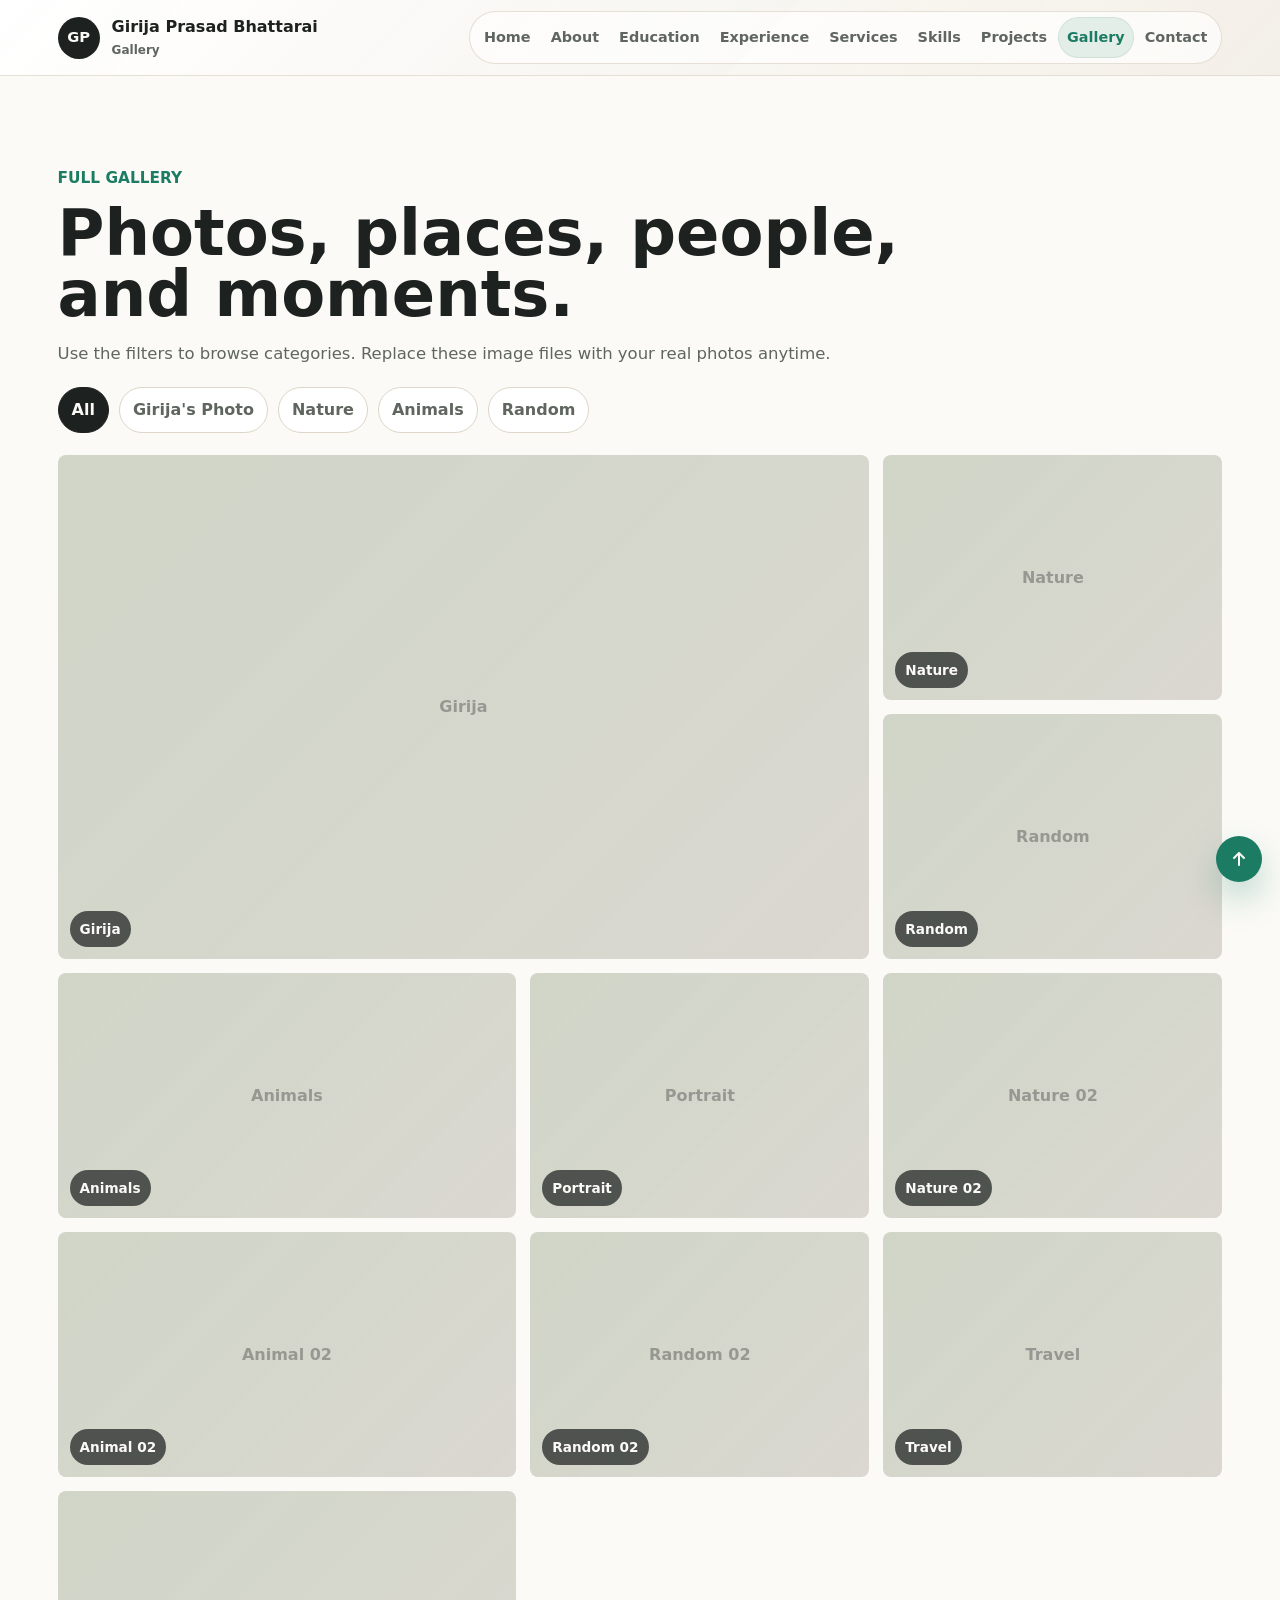
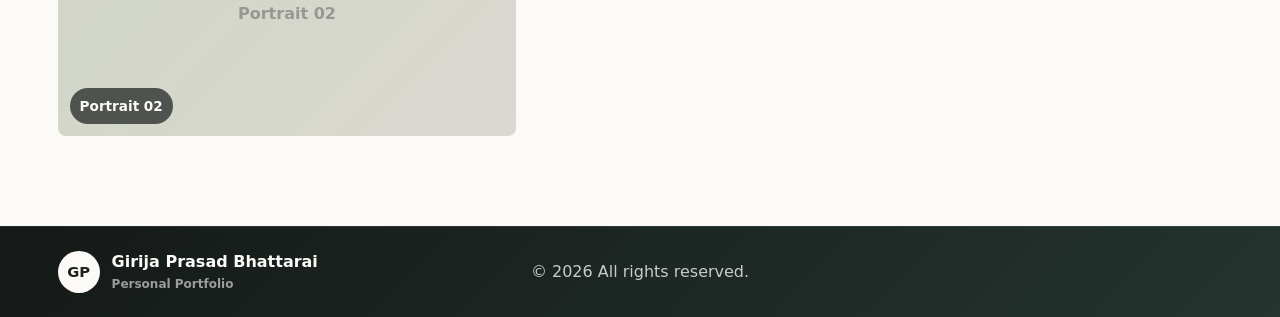
==== gallery.html @ 66f2dc42 "initial commit" ====
<!DOCTYPE html>
<html lang="en">
<head>
    <meta charset="UTF-8">
    <meta name="viewport" content="width=device-width, initial-scale=1.0">
    <title>Gallery | Girija Prasad Bhattarai</title>
    <link rel="preconnect" href="https://cdnjs.cloudflare.com">
    <link rel="stylesheet" href="https://cdnjs.cloudflare.com/ajax/libs/font-awesome/6.5.1/css/all.min.css">
    <link rel="stylesheet" href="style.css">
</head>
<body class="gallery-page">
    <header class="site-header">
        <a class="brand" href="index.html#home" aria-label="Back to home">
            <span class="brand-mark">GP</span>
            <span>
                <strong class="brand-text">Girija Prasad Bhattarai</strong>
                <small>Gallery</small>
            </span>
        </a>

        <button class="menu-toggle" type="button" aria-label="Open navigation" aria-expanded="false">
            <i class="fa-solid fa-bars"></i>
        </button>

        <nav class="site-nav" aria-label="Gallery navigation">
            <a class="nav-link" href="index.html#home">Home</a>
            <a class="nav-link" href="index.html#about">About</a>
            <a class="nav-link" href="index.html#education">Education</a>
            <a class="nav-link" href="index.html#experience">Experience</a>
            <a class="nav-link" href="index.html#services">Services</a>
            <a class="nav-link" href="index.html#skills">Skills</a>
            <a class="nav-link" href="index.html#projects">Projects</a>
            <a class="nav-link active" href="gallery.html">Gallery</a>
            <a class="nav-link" href="index.html#contact">Contact</a>
        </nav>
    </header>

    <main>
        <section class="section gallery-hero">
            <div class="section-title reveal">
                <p class="kicker">Full Gallery</p>
                <h1>Photos, places, people, and moments.</h1>
                <p class="section-note">Use the filters to browse categories. Replace these image files with your real photos anytime.</p>
            </div>

            <div class="gallery-filters reveal" aria-label="Gallery filters">
                <button class="gallery-filter active" type="button" data-filter="all">All</button>
                <button class="gallery-filter" type="button" data-filter="girija">Girija's Photo</button>
                <button class="gallery-filter" type="button" data-filter="nature">Nature</button>
                <button class="gallery-filter" type="button" data-filter="animals">Animals</button>
                <button class="gallery-filter" type="button" data-filter="random">Random</button>
            </div>

            <div class="photo-grid full-gallery-grid" id="full-gallery-list"></div>
        </section>
    </main>

    <footer class="site-footer">
        <a class="footer-brand" href="index.html#home"><span class="brand-mark">GP</span><span><strong>Girija Prasad Bhattarai</strong><small>Personal Portfolio</small></span></a>
        <span>&copy; <span id="year"></span> All rights reserved.</span>
    </footer>
    <a class="floating-back-top" href="#" aria-label="Back to top"><i class="fa-solid fa-arrow-up"></i></a>

    <script src="data/gallery.js"></script>
    <script src="script.js"></script>
</body>
</html>
---- style.css ----
:root {
    --paper: #fbfaf6;
    --cream: #f2eee5;
    --ink: #1d211f;
    --soft-ink: #5f655f;
    --line: #ddd6c8;
    --green: #1c7c63;
    --gold: #b58b2a;
    --blue: #315f9f;
    --white: #ffffff;
    --shadow: 0 18px 48px rgba(49, 42, 32, 0.1);
    --shadow-soft: 0 1px 2px rgba(29, 33, 31, 0.04), 0 12px 30px rgba(49, 42, 32, 0.08), 0 40px 90px rgba(49, 42, 32, 0.08);
    --shadow-float: 0 1px 1px rgba(255, 255, 255, 0.65) inset, 0 10px 28px rgba(49, 42, 32, 0.09), 0 28px 80px rgba(49, 42, 32, 0.08);
    --glass: rgba(255, 255, 255, 0.52);
    --glass-border: rgba(255, 255, 255, 0.58);
    --radius: 8px;
    --header: 76px;
    --page-x: clamp(16px, 4.5vw, 62px);
}

* {
    box-sizing: border-box;
}

html {
    scroll-behavior: smooth;
}

body {
    margin: 0;
    color: var(--ink);
    background: var(--paper);
    font-family: "Inter Tight", Inter, ui-sans-serif, system-ui, -apple-system, BlinkMacSystemFont, "Segoe UI", sans-serif;
    line-height: 1.65;
}

img {
    display: block;
    max-width: 100%;
}

a {
    color: inherit;
    text-decoration: none;
}

button {
    font: inherit;
}

.site-header {
    position: sticky;
    top: 0;
    z-index: 20;
    min-height: var(--header);
    display: flex;
    align-items: center;
    justify-content: space-between;
    gap: 12px;
    padding: 10px var(--page-x);
    background:
        linear-gradient(135deg, rgba(255, 255, 255, 0.9), rgba(242, 238, 229, 0.86)),
        rgba(251, 250, 246, 0.86);
    border-bottom: 1px solid rgba(221, 214, 200, 0.72);
    backdrop-filter: blur(16px);
}

.brand {
    display: inline-flex;
    align-items: center;
    gap: 12px;
    min-width: 0;
    font-weight: 800;
}

.brand-mark {
    width: 42px;
    height: 42px;
    display: inline-grid;
    place-items: center;
    flex: 0 0 auto;
    border-radius: 50%;
    color: var(--paper);
    background: var(--ink);
    font-size: 0.92rem;
}

.brand-text {
    display: block;
    white-space: nowrap;
    overflow: hidden;
    text-overflow: ellipsis;
}

.brand small,
.footer-brand small {
    display: block;
    color: var(--soft-ink);
    font-size: 0.75rem;
    font-weight: 750;
}

.site-nav {
    display: flex;
    align-items: center;
    gap: 2px;
    padding: 5px;
    border: 1px solid rgba(221, 214, 200, 0.74);
    border-radius: 999px;
    background: rgba(255, 255, 255, 0.66);
}

.nav-link {
    padding: 9px 9px;
    border-radius: 999px;
    color: var(--soft-ink);
    font-size: 0.9rem;
    font-weight: 750;
    transition: color 180ms ease, background 180ms ease;
}

.nav-link:hover,
.nav-link.active {
    color: var(--green);
    background: rgba(28, 124, 99, 0.1);
}

.nav-link.active {
    box-shadow: inset 0 0 0 1px rgba(28, 124, 99, 0.1);
}

.menu-toggle {
    display: none;
    width: 42px;
    height: 42px;
    border: 1px solid var(--line);
    border-radius: var(--radius);
    background: var(--white);
    color: var(--ink);
}

.section {
    padding: clamp(56px, 7vw, 90px) var(--page-x);
}

.section-anchor {
    scroll-margin-top: calc(var(--header) + 18px);
}

.hero {
    min-height: calc(100vh - var(--header));
    position: relative;
    display: grid;
    place-items: center;
    padding: clamp(34px, 5vw, 68px) var(--page-x);
    overflow: hidden;
    color: var(--ink);
    background:
        linear-gradient(118deg, rgba(255, 255, 255, 0.98) 0%, rgba(250, 247, 240, 0.92) 42%, rgba(229, 239, 234, 0.78) 100%),
        linear-gradient(180deg, #fffdfa 0%, #efe8dc 100%);
}

.hero-text {
    position: relative;
    z-index: 2;
    width: auto;
    max-width: 760px;
    margin: 0;
    text-align: left;
}

.hero-backdrop {
    position: absolute;
    inset: 0;
    background:
        linear-gradient(90deg, rgba(251, 250, 246, 0.98), rgba(251, 250, 246, 0.78)),
        url("assets/gp-photo.jpg") center / cover no-repeat;
    opacity: 0.14;
}

.hero-backdrop::after {
    content: "";
    position: absolute;
    inset: 0;
    background:
        linear-gradient(90deg, rgba(251, 250, 246, 0.9), rgba(251, 250, 246, 0.42)),
        repeating-linear-gradient(90deg, rgba(29, 33, 31, 0.04) 0 1px, transparent 1px 90px);
}

.hero::before {
    content: "";
    position: absolute;
    inset: clamp(18px, 3vw, 34px);
    border: 1px solid rgba(255, 255, 255, 0.68);
    border-radius: 34px;
    box-shadow: inset 0 0 0 1px rgba(29, 33, 31, 0.035);
    pointer-events: none;
}

.hero::after {
    content: "GIRIJA";
    position: absolute;
    right: max(14px, calc(var(--page-x) - 12px));
    bottom: 0;
    z-index: 1;
    color: rgba(29, 33, 31, 0.055);
    font-size: clamp(4.8rem, 13vw, 12.5rem);
    font-weight: 950;
    line-height: 0.8;
    pointer-events: none;
}

.hero-shapes {
    position: absolute;
    inset: 0;
    z-index: 1;
    pointer-events: none;
}

.hero-shape {
    position: absolute;
    display: block;
    color: rgba(224, 189, 42, 0.6);
    opacity: 0.26;
}

.shape-x {
    width: clamp(34px, 4vw, 62px);
    height: clamp(34px, 4vw, 62px);
}

.shape-x::before,
.shape-x::after {
    content: "";
    position: absolute;
    left: 50%;
    top: 0;
    width: 7px;
    height: 100%;
    border-radius: 999px;
    background: currentColor;
    transform-origin: center;
}

.shape-x::before {
    transform: translateX(-50%) rotate(42deg);
}

.shape-x::after {
    transform: translateX(-50%) rotate(-42deg);
}

.shape-triangle {
    width: 0;
    height: 0;
    border-left: clamp(18px, 2.4vw, 32px) solid transparent;
    border-right: clamp(18px, 2.4vw, 32px) solid transparent;
    border-bottom: clamp(32px, 4vw, 56px) solid currentColor;
    filter: drop-shadow(0 12px 18px rgba(181, 139, 42, 0.14));
}

.shape-diamond {
    width: clamp(28px, 3vw, 44px);
    height: clamp(28px, 3vw, 44px);
    border: 5px solid currentColor;
    transform: rotate(45deg);
}

.shape-circle {
    width: clamp(30px, 3.4vw, 52px);
    height: clamp(30px, 3.4vw, 52px);
    border: 6px solid currentColor;
    border-radius: 50%;
}

.shape-one {
    left: 9%;
    top: 9%;
    transform: rotate(14deg);
}

.shape-two {
    left: 36%;
    top: 14%;
    transform: rotate(88deg);
}

.shape-three {
    left: 41%;
    top: 41%;
}

.shape-four {
    left: 7%;
    bottom: 23%;
    transform: rotate(-10deg);
}

.shape-five {
    right: 21%;
    top: 7%;
    transform: rotate(42deg);
}

.shape-six {
    right: 8%;
    top: 30%;
}

.shape-seven {
    left: 34%;
    bottom: 10%;
    transform: rotate(18deg) scale(0.84);
}

.shape-eight {
    right: 36%;
    bottom: 18%;
    transform: rotate(28deg) scale(0.76);
}

.shape-nine {
    left: 18%;
    bottom: 8%;
    transform: rotate(-34deg) scale(0.72);
}

.hero-layout {
    position: relative;
    z-index: 2;
    width: min(1260px, 100%);
    display: grid;
    grid-template-columns: minmax(0, 0.86fr) minmax(390px, 1fr);
    align-items: center;
    gap: clamp(34px, 6vw, 96px);
}

.kicker {
    margin: 0 0 12px;
    color: var(--green);
    font-size: clamp(0.9rem, 1.2vw, 1.05rem);
    font-weight: 900;
    letter-spacing: 0;
    text-transform: uppercase;
}

h1,
h2,
h3,
p {
    overflow-wrap: anywhere;
}

h1 {
    margin: 0;
    max-width: 980px;
    font-size: clamp(2.6rem, 6vw, 6.1rem);
    line-height: 0.96;
    letter-spacing: 0;
}

.hero h1 {
    max-width: 700px;
    font-size: clamp(2.25rem, 4.55vw, 4.55rem);
    line-height: 0.98;
    font-weight: 870;
}

h2 {
    margin: 0;
    max-width: 840px;
    font-size: clamp(1.8rem, 3.2vw, 3.35rem);
    line-height: 1.08;
    letter-spacing: 0;
}

h3 {
    margin: 0;
    font-size: 1.22rem;
    line-height: 1.3;
}

.intro,
.section-title > p:not(.kicker),
.story p,
.work-card p,
.project-card p,
.contact-layout p {
    color: var(--soft-ink);
    font-size: 1.03rem;
}

.intro {
    display: inline-flex;
    align-items: center;
    width: fit-content;
    max-width: 100%;
    margin: 22px 0 0;
    padding: 0 0 0 16px;
    border-left: 4px solid var(--green);
    color: var(--green);
    font-size: clamp(1rem, 1.55vw, 1.22rem);
    font-weight: 830;
    letter-spacing: 0.075em;
    line-height: 1.25;
    text-transform: uppercase;
}

.welcome {
    display: block;
    width: fit-content;
    margin: 0 0 12px;
    color: var(--green);
    font-family: "Caveat", "Inter Tight", cursive;
    font-size: clamp(2rem, 3.4vw, 3rem);
    font-weight: 700;
    line-height: 0.9;
}

.welcome::before {
    content: none;
}

.hero-actions {
    justify-content: flex-start;
    display: flex;
    flex-wrap: wrap;
    gap: 14px;
    margin-top: 34px;
}

.hero-portrait {
    position: relative;
    min-height: min(720px, 78vh);
    display: grid;
    align-items: center;
    justify-items: center;
    justify-self: end;
    width: min(610px, 100%);
}

.hero-portrait::before {
    /* content: "";
    position: absolute;
    left: 50%;
    bottom: 1%;
    width: min(500px, 86vw);
    height: 72px;
    border-radius: 50%;
    background: rgba(29, 33, 31, 0.11);
    filter: blur(20px);
    transform: translateX(-50%); */
    display: none;
}

.hero-portrait::after {
    content: "";
    position: absolute;
    right: -5%;
    top: 4%;
    width: min(460px, 78vw);
    height: min(460px, 78vw);
    border-radius: 50%;
    background:
        linear-gradient(145deg, rgba(255, 255, 255, 0.78), rgba(28, 124, 99, 0.1)),
        linear-gradient(180deg, rgba(181, 139, 42, 0.08), transparent);
    border: 1px solid rgba(28, 124, 99, 0.16);
    transform: rotate(-7deg);
}

.portrait-frame {
    position: relative;
    z-index: 3;
    width: min(585px, 90vw);
    aspect-ratio: 0.78 / 1;
    display: grid;
    place-items: end center;

    overflow: hidden;

    border-radius: 48% 48% 50% 50% / 42% 42% 58% 58%;
    border: 1px solid rgba(28, 124, 99, 0.18);

    background:
        linear-gradient(145deg, rgba(255, 255, 255, 0.78), rgba(28, 124, 99, 0.08)),
        linear-gradient(180deg, rgba(181, 139, 42, 0.08), transparent);

    box-shadow:
        inset 0 1px 0 rgba(255, 255, 255, 0.78),
        0 18px 48px rgba(49, 42, 32, 0.11);
}

.portrait-frame::after {
    display: none;
}

.hero-portrait img {
    position: relative;
    z-index: 3;

    width: 112%;
    height: 112%;

    object-fit: contain;
    object-position: center bottom;

    transform: translateY(18px);
    filter: drop-shadow(0 18px 24px rgba(49, 42, 32, 0.14));
}

.portrait-ring {
    position: absolute;
    inset: 18px;
    z-index: 1;
    border: 1px solid rgba(28, 124, 99, 0.22);
    border-radius: inherit;

    background:
        linear-gradient(90deg, rgba(29, 33, 31, 0.035) 1px, transparent 1px),
        linear-gradient(0deg, rgba(29, 33, 31, 0.035) 1px, transparent 1px);
    background-size: 34px 34px;
}

.hero-float {
    position: absolute;
    z-index: 5;
    display: inline-flex;
    align-items: center;
    gap: 9px;
    padding: 10px 12px;
    border: 1px solid var(--glass-border);
    border-radius: 999px;
    color: var(--ink);
    background: var(--glass);
    box-shadow: var(--shadow-float);
    -webkit-backdrop-filter: blur(15px) saturate(1.22);
    backdrop-filter: blur(15px) saturate(1.22);
    font-size: 0.86rem;
    font-weight: 900;
}

.hero-float i {
    width: 30px;
    height: 30px;
    display: inline-grid;
    place-items: center;
    border-radius: 50%;
    color: var(--paper);
    background: var(--green);
}

.hero-float-code {
    right: 2%;
    top: 18%;
}

.hero-float-teach {
    left: 5%;
    top: 27%;
}

.hero-float-social {
    left: 23%;
    top: 11%;
}

.hero-float-mobile {
    right: 12%;
    top: 9%;
}

.hero-float-mentor {
    right: -1%;
    top: 33%;
}

.hero-float-network {
    left: 11%;
    top: 43%;
}

.hero-badge {
    position: absolute;
    left: 4%;
    bottom: 12%;
    z-index: 5;
    width: min(285px, 74vw);
    padding: 15px 16px;
    border: 1px solid var(--glass-border);
    border-radius: 18px;
    background: var(--glass);
    box-shadow: var(--shadow-float);
    -webkit-backdrop-filter: blur(15px) saturate(1.22);
    backdrop-filter: blur(15px) saturate(1.22);
}

.hero-badge strong,
.hero-badge span {
    display: block;
}

.hero-badge span {
    color: var(--soft-ink);
    font-size: 0.9rem;
}

.btn {
    min-height: 50px;
    display: inline-flex;
    align-items: center;
    justify-content: center;
    gap: 10px;
    padding: 14px 20px;
    border-radius: var(--radius);
    border: 1px solid transparent;
    font-weight: 850;
    line-height: 1;
    letter-spacing: 0.01em;
    transition: transform 180ms ease, box-shadow 180ms ease;
}

.btn:hover {
    transform: translateY(-2px);
}

.btn.dark {
    color: var(--paper);
    background: var(--green);
    box-shadow: 0 1px 1px rgba(255, 255, 255, 0.18) inset, 0 10px 22px rgba(28, 124, 99, 0.2), 0 30px 60px rgba(28, 124, 99, 0.14);
}

.btn.light {
    color: var(--ink);
    background: rgba(255, 255, 255, 0.62);
    border-color: rgba(255, 255, 255, 0.76);
    box-shadow: 0 1px 1px rgba(255, 255, 255, 0.68) inset, 0 10px 26px rgba(49, 42, 32, 0.07);
    -webkit-backdrop-filter: blur(15px) saturate(1.18);
    backdrop-filter: blur(15px) saturate(1.18);
}

.scroll-cue {
    position: absolute;
    left: 50%;
    bottom: 24px;
    z-index: 2;
    width: 38px;
    height: 38px;
    display: grid;
    place-items: center;
    border: 1px solid rgba(255, 255, 255, 0.24);
    border-radius: 50%;
    color: var(--paper);
    background: rgba(255, 255, 255, 0.08);
    transform: translateX(-50%);
}

.section-title {
    max-width: 900px;
    margin-bottom: 28px;
}

.section-note {
    margin-top: 14px;
}

.about-grid {
    display: grid;
    grid-template-columns: minmax(0, 1.2fr) minmax(280px, 0.8fr);
    gap: 18px;
}

.story,
.details,
.work-card,
.education-card,
.experience-tabs,
.service-card,
.skills-board,
.project-card,
.resume-card,
.social-panel {
    border: 1px solid var(--line);
    border-radius: var(--radius);
    background: rgba(255, 255, 255, 0.72);
    box-shadow: 0 12px 34px rgba(49, 42, 32, 0.06);
}

.story {
    padding: clamp(22px, 3.4vw, 34px);
    background:
        linear-gradient(135deg, rgba(255, 255, 255, 0.92), rgba(242, 238, 229, 0.72)),
        var(--white);
}

.about-modern {
    grid-template-columns: minmax(280px, 0.74fr) minmax(0, 1.26fr);
    align-items: stretch;
}

.about-card-primary {
    position: relative;
    overflow: hidden;
    color: var(--ink);
    background:
        linear-gradient(145deg, rgba(255, 255, 255, 0.94), rgba(242, 238, 229, 0.72)),
        var(--white);
}

.about-card-primary p {
    color: var(--soft-ink);
}

.about-highlights {
    display: flex;
    flex-wrap: wrap;
    gap: 8px;
    margin-top: 26px;
}

.about-highlights span {
    padding: 8px 10px;
    border-radius: 999px;
    color: var(--green);
    background: rgba(28, 124, 99, 0.1);
    font-weight: 800;
}

.signature-text {
    width: fit-content;
    margin-top: 28px !important;
    color: var(--ink) !important;
    font-family: "Caveat", "Brush Script MT", "Segoe Script", cursive;
    font-size: clamp(2.4rem, 5vw, 4rem) !important;
    font-weight: 700;
    line-height: 0.92;
    letter-spacing: 0;
    transform: rotate(-1.5deg);
}

.signature-text::after {
    content: "";
    display: block;
    width: 72%;
    height: 1px;
    margin-top: 5px;
    margin-left: 8%;
    background: linear-gradient(90deg, transparent, rgba(29, 33, 31, 0.52), transparent);
}

.story p {
    margin: 0;
    max-width: 790px;
}

.story p + p {
    margin-top: 18px;
}

.details {
    display: grid;
    padding: 10px 24px;
}

.profile-details {
    grid-template-columns: repeat(2, minmax(0, 1fr));
    gap: 0 18px;
    background: rgba(255, 255, 255, 0.72);
    border-color: var(--line);
}

.details span {
    display: flex;
    flex-direction: column;
    justify-content: flex-start;
    gap: 4px;
    padding: 16px 0;
    border-bottom: 0;
    color: var(--soft-ink);
}

.profile-details span {
    color: var(--soft-ink);
}

.profile-details strong {
    color: var(--ink);
}

.details span:last-child {
    border-bottom: 0;
}

.details strong {
    color: var(--ink);
}

.muted-section {
    background: var(--cream);
}

.role-title {
    margin-top: clamp(46px, 6vw, 72px);
}

.work-grid {
    display: grid;
    grid-template-columns: repeat(4, minmax(0, 1fr));
    gap: 16px;
}

.work-card {
    min-height: 260px;
    padding: 22px;
    display: block;
    transition: transform 180ms ease, box-shadow 180ms ease, border-color 180ms ease;
}

.work-card:hover {
    transform: translateY(-3px);
    border-color: rgba(28, 124, 99, 0.38);
    box-shadow: var(--shadow);
}

.work-card i {
    width: 46px;
    height: 46px;
    display: inline-grid;
    place-items: center;
    margin-bottom: 28px;
    border-radius: 50%;
    color: var(--paper);
    background: var(--green);
}

.work-card:nth-child(2) i {
    background: var(--blue);
}

.work-card:nth-child(3) i,
.work-card:nth-child(4) i {
    background: var(--gold);
}

.work-card p {
    margin: 12px 0 0;
}

.education-grid {
    display: grid;
    grid-template-columns: repeat(3, minmax(0, 1fr));
    gap: 16px;
}

.education-card {
    position: relative;
    min-height: 280px;
    padding: 24px;
    overflow: hidden;
    background:
        linear-gradient(145deg, rgba(255, 255, 255, 0.86), rgba(255, 255, 255, 0.58)),
        var(--white);
}

.education-card::after {
    content: "";
    position: absolute;
    right: -38px;
    bottom: -42px;
    width: 130px;
    height: 130px;
    border-radius: 50%;
    background: rgba(28, 124, 99, 0.1);
}

.education-step {
    display: inline-grid;
    place-items: center;
    width: 52px;
    height: 52px;
    margin-bottom: 24px;
    border-radius: 50%;
    color: var(--paper);
    background: var(--ink);
    font-weight: 950;
}

.education-card p {
    margin: 12px 0 0;
    color: var(--soft-ink);
}

.education-date {
    width: fit-content;
    padding: 6px 10px;
    border-radius: var(--radius);
    color: var(--ink) !important;
    background: #e7eef8;
    font-weight: 850;
}

.experience-tabs {
    padding: 16px;
}

.tab-list {
    display: flex;
    flex-wrap: wrap;
    gap: 10px;
    margin-bottom: 18px;
}

.tab-button {
    min-height: 48px;
    display: inline-flex;
    align-items: center;
    gap: 10px;
    padding: 11px 16px;
    border: 1px solid var(--line);
    border-radius: 999px;
    color: var(--soft-ink);
    background: var(--paper);
    cursor: pointer;
    font-weight: 850;
}

.tab-button.active {
    color: var(--paper);
    background: var(--ink);
    border-color: var(--ink);
}

.tab-panel {
    padding: clamp(10px, 2vw, 18px);
}

.timeline-line {
    position: relative;
    display: grid;
    gap: 18px;
    padding-left: 28px;
}

.timeline-line::before {
    content: "";
    position: absolute;
    top: 8px;
    bottom: 8px;
    left: 7px;
    width: 2px;
    background: rgba(28, 124, 99, 0.32);
}

.timeline-card {
    position: relative;
    padding: 20px;
    border: 1px solid var(--line);
    border-radius: var(--radius);
    background: rgba(255, 255, 255, 0.78);
    box-shadow: 0 12px 34px rgba(49, 42, 32, 0.06);
}

.timeline-card::before {
    content: "";
    position: absolute;
    top: 24px;
    left: -28px;
    width: 14px;
    height: 14px;
    border: 3px solid var(--green);
    border-radius: 50%;
    background: var(--paper);
}

.timeline-date {
    display: inline-flex;
    width: fit-content;
    margin-bottom: 8px;
    padding: 6px 9px;
    border-radius: var(--radius);
    color: var(--green);
    background: rgba(28, 124, 99, 0.1);
    font-size: 0.82rem;
    font-weight: 900;
}

.timeline-card p {
    max-width: 940px;
    margin: 8px 0 0;
    color: var(--soft-ink);
}

.subject-list {
    display: flex;
    flex-wrap: wrap;
    gap: 8px;
    padding: 0;
    margin: 14px 0 0;
    list-style: none;
}

.subject-list li {
    padding: 7px 9px;
    border-radius: 999px;
    color: var(--ink);
    background: rgba(28, 124, 99, 0.1);
    font-size: 0.84rem;
    font-weight: 800;
}

.services-grid {
    display: grid;
    grid-template-columns: repeat(4, minmax(0, 1fr));
    gap: 16px;
}

.service-card {
    min-height: 260px;
    padding: 22px;
    transition: transform 180ms ease, box-shadow 180ms ease;
}

.service-card:hover {
    transform: translateY(-3px);
    box-shadow: var(--shadow);
}

.service-card i {
    width: 48px;
    height: 48px;
    display: inline-grid;
    place-items: center;
    margin-bottom: 28px;
    border-radius: 50%;
    color: var(--paper);
    background: var(--green);
}

.service-card:nth-child(2) i {
    background: var(--blue);
}

.service-card:nth-child(3) i,
.service-card:nth-child(4) i {
    background: var(--gold);
}

.service-card p {
    margin: 12px 0 0;
    color: var(--soft-ink);
}

.skills-board {
    display: grid;
    grid-template-columns: repeat(3, minmax(0, 1fr));
    gap: 16px;
    padding: 18px;
    background:
        linear-gradient(135deg, rgba(29, 33, 31, 0.96), rgba(28, 124, 99, 0.84)),
        var(--ink);
}

.skill-column {
    padding: 18px;
    border: 1px solid rgba(255, 255, 255, 0.13);
    border-radius: var(--radius);
}

.skill-column h3 {
    color: var(--paper);
}

.skill-list {
    display: flex;
    flex-wrap: wrap;
    gap: 9px;
    margin-top: 18px;
}

.skill-list span {
    padding: 8px 10px;
    border-radius: 999px;
    color: rgba(251, 250, 246, 0.9);
    background: rgba(255, 255, 255, 0.1);
    font-size: 0.88rem;
    font-weight: 800;
}

.projects-grid {
    display: grid;
    grid-template-columns: repeat(5, minmax(0, 1fr));
    gap: 12px;
}

.project-card {
    min-height: 205px;
    display: flex;
    flex-direction: column;
    justify-content: space-between;
    padding: 13px;
    transition: transform 180ms ease, box-shadow 180ms ease;
}

.project-card:hover {
    transform: translateY(-3px);
    box-shadow: var(--shadow);
}

.project-card.featured {
    grid-column: auto;
    color: var(--paper);
    background:
        linear-gradient(135deg, rgba(29, 33, 31, 0.92), rgba(28, 124, 99, 0.86)),
        var(--ink);
    border-color: transparent;
}

.project-card.featured p,
.project-card.featured li {
    color: rgba(251, 250, 246, 0.76);
}

.project-media {
    min-height: 54px;
    display: flex;
    align-items: flex-end;
    justify-content: space-between;
    gap: 12px;
    margin-bottom: 12px;
    padding: 10px;
    border-radius: var(--radius);
    color: var(--paper);
    background: linear-gradient(135deg, rgba(49, 95, 159, 0.9), rgba(181, 139, 42, 0.78));
}

.project-media i {
    font-size: 1.2rem;
}

.project-media span {
    font-size: 0.78rem;
    font-weight: 900;
}

.app-project {
    background:
        linear-gradient(135deg, rgba(11, 28, 23, 0.8), rgba(28, 124, 99, 0.66)),
        url("assets/android-portfolio-hero.png") center / cover no-repeat;
}

.tag {
    display: inline-flex;
    width: fit-content;
    margin-bottom: 10px;
    padding: 6px 9px;
    border-radius: 999px;
    color: var(--green);
    background: rgba(28, 124, 99, 0.1);
    font-size: 0.77rem;
    font-weight: 900;
    text-transform: uppercase;
}

.featured .tag {
    color: var(--paper);
    background: rgba(255, 255, 255, 0.13);
}

.project-card p {
    margin: 9px 0 0;
    font-size: 0.86rem;
    line-height: 1.45;
}

.project-card ul {
    display: flex;
    flex-wrap: wrap;
    gap: 8px;
    padding: 0;
    margin: 14px 0;
    list-style: none;
}

.project-card li {
    padding: 5px 7px;
    font-size: 0.72rem;
    border: 1px solid rgba(255, 255, 255, 0.18);
    border-radius: 999px;
    font-weight: 750;
}

.project-placeholder li {
    color: var(--soft-ink);
    border-color: var(--line);
}

.project-link {
    display: inline-flex;
    align-items: center;
    gap: 8px;
    width: fit-content;
    color: var(--green);
    font-weight: 850;
    font-size: 0.84rem;
}

.project-card.featured .project-link {
    color: var(--paper);
}

.project-placeholder {
    background:
        linear-gradient(145deg, rgba(255, 255, 255, 0.86), rgba(255, 255, 255, 0.58)),
        var(--white);
}

.theme-blue .project-media {
    background: linear-gradient(135deg, #315f9f, #6b92ce);
}

.theme-gold .project-media {
    background: linear-gradient(135deg, #b58b2a, #e1bf62);
}

.theme-green .project-media {
    background: linear-gradient(135deg, #1c7c63, #64b89e);
}

.theme-dark .project-media {
    background: linear-gradient(135deg, #1d211f, #51635a);
}

.gallery-filters {
    display: flex;
    flex-wrap: wrap;
    gap: 10px;
    margin: -8px 0 22px;
}

.gallery-filter {
    min-height: 42px;
    padding: 9px 13px;
    border: 1px solid var(--line);
    border-radius: 999px;
    color: var(--soft-ink);
    background: var(--white);
    cursor: pointer;
    font-weight: 850;
}

.gallery-filter.active {
    color: var(--paper);
    background: var(--ink);
    border-color: var(--ink);
}

.photo-slot.hidden {
    display: none;
}

.section-actions {
    display: flex;
    justify-content: center;
    margin-top: 24px;
}

.gallery-hero h1 {
    max-width: 980px;
    color: var(--ink);
    font-size: clamp(2.4rem, 5vw, 5rem);
}

.detail-hero {
    min-height: calc(70vh - var(--header));
    display: grid;
    align-items: end;
    color: var(--paper);
    background:
        linear-gradient(135deg, rgba(29, 33, 31, 0.92), rgba(28, 124, 99, 0.78)),
        var(--ink);
}

.compact-detail-hero {
    min-height: auto;
    padding-top: clamp(56px, 8vw, 94px);
    padding-bottom: clamp(36px, 5vw, 64px);
    background: var(--paper);
}

.compact-detail-hero h1 {
    max-width: 980px;
    color: var(--ink);
    font-size: clamp(2rem, 4.6vw, 4.4rem);
}

.compact-detail-hero .section-note {
    max-width: 760px;
    color: var(--soft-ink);
}

.media-story {
    display: grid;
    grid-template-columns: minmax(280px, 0.82fr) minmax(0, 1fr);
    gap: clamp(22px, 4vw, 46px);
    align-items: center;
}

.story-image {
    min-height: 420px;
    margin: 0;
    overflow: hidden;
    border-radius: 20px;
    background: var(--cream);
    box-shadow: var(--shadow);
}

.story-image img {
    width: 100%;
    height: 100%;
    min-height: 420px;
    object-fit: cover;
}

.story-copy p {
    color: var(--soft-ink);
}

.feature-list {
    display: grid;
    grid-template-columns: repeat(2, minmax(0, 1fr));
    gap: 10px;
    margin-top: 24px;
}

.feature-list span {
    display: inline-flex;
    align-items: center;
    gap: 9px;
    padding: 12px;
    border: 1px solid var(--line);
    border-radius: var(--radius);
    background: rgba(255, 255, 255, 0.72);
    font-weight: 800;
}

.feature-list i {
    color: var(--green);
}

.visual-timeline article {
    position: relative;
    overflow: hidden;
}

.visual-timeline article::after {
    content: "";
    position: absolute;
    right: -38px;
    bottom: -46px;
    width: 120px;
    height: 120px;
    border-radius: 50%;
    background: rgba(28, 124, 99, 0.08);
}

.detail-hero .section-title {
    margin-bottom: 0;
}

.detail-hero h1 {
    max-width: 1050px;
    font-size: clamp(2.5rem, 5.6vw, 5.8rem);
}

.detail-hero .section-note {
    max-width: 760px;
    color: rgba(251, 250, 246, 0.75);
}

.detail-grid {
    display: grid;
    grid-template-columns: repeat(3, minmax(0, 1fr));
    gap: 16px;
}

.detail-card {
    padding: 24px;
    border: 1px solid var(--line);
    border-radius: var(--radius);
    background: rgba(255, 255, 255, 0.76);
    box-shadow: 0 12px 34px rgba(49, 42, 32, 0.06);
}

.detail-card i {
    width: 46px;
    height: 46px;
    display: inline-grid;
    place-items: center;
    margin-bottom: 22px;
    border-radius: 50%;
    color: var(--paper);
    background: var(--green);
}

.detail-card p,
.detail-card li {
    color: var(--soft-ink);
}

.detail-card ul {
    padding-left: 18px;
}

.detail-band {
    background: var(--cream);
}

.detail-timeline {
    display: grid;
    gap: 14px;
}

.detail-timeline article {
    display: grid;
    grid-template-columns: 130px minmax(0, 1fr);
    gap: 20px;
    padding: 20px;
    border: 1px solid var(--line);
    border-radius: var(--radius);
    background: rgba(255, 255, 255, 0.76);
}

.detail-timeline span {
    color: var(--green);
    font-weight: 950;
}

.full-gallery-grid {
    grid-template-columns: repeat(auto-fit, minmax(220px, 1fr));
    grid-auto-rows: 230px;
}

.full-gallery-grid .photo-slot:first-child {
    grid-row: span 2;
    grid-column: span 2;
}

.photo-grid {
    display: grid;
    grid-template-columns: 1.15fr 0.85fr 0.85fr;
    grid-auto-rows: 245px;
    gap: 14px;
}

.gallery-preview {
    grid-template-columns: 1.2fr 0.9fr 0.9fr;
    grid-auto-rows: 220px;
}

.photo-slot {
    position: relative;
    margin: 0;
    overflow: hidden;
    border-radius: var(--radius);
    background:
        linear-gradient(135deg, rgba(28, 124, 99, 0.12), rgba(49, 95, 159, 0.08)),
        #e9e2d5;
}

.photo-slot:first-child {
    grid-row: span 2;
}

.photo-slot::before {
    content: attr(data-fallback);
    position: absolute;
    inset: 0;
    display: grid;
    place-items: center;
    color: rgba(29, 33, 31, 0.34);
    font-weight: 900;
}

.photo-slot img {
    position: absolute;
    inset: 0;
    z-index: 1;
    width: 100%;
    height: 100%;
    object-fit: cover;
}

.photo-slot.no-image img {
    display: none;
}

.photo-slot figcaption {
    position: absolute;
    left: 12px;
    bottom: 12px;
    z-index: 2;
    padding: 7px 10px;
    border-radius: 999px;
    color: var(--paper);
    background: rgba(29, 33, 31, 0.72);
    font-size: 0.85rem;
    font-weight: 800;
}

.resume-section {
    padding-top: clamp(52px, 6vw, 76px);
    padding-bottom: clamp(52px, 6vw, 76px);
    background:
        linear-gradient(135deg, rgba(28, 124, 99, 0.08), rgba(181, 139, 42, 0.08)),
        var(--paper);
}

.resume-grid {
    display: grid;
    grid-template-columns: repeat(2, minmax(0, 1fr));
    gap: 16px;
}

.resume-card {
    position: relative;
    display: grid;
    grid-template-columns: 58px minmax(0, 1fr);
    align-items: center;
    gap: 16px;
    padding: 26px;
    overflow: hidden;
    transition: transform 180ms ease, box-shadow 180ms ease;
}

.resume-card::after {
    content: "";
    position: absolute;
    right: -42px;
    bottom: -42px;
    width: 130px;
    height: 130px;
    border-radius: 50%;
    background: rgba(28, 124, 99, 0.08);
}

.resume-card:hover {
    transform: translateY(-2px);
    box-shadow: var(--shadow);
}

.resume-card i {
    width: 52px;
    height: 52px;
    display: inline-grid;
    place-items: center;
    flex: 0 0 auto;
    border-radius: 50%;
    color: var(--paper);
    background: var(--ink);
    font-size: 1.15rem;
}

.resume-card strong,
.resume-card small,
.resume-card em {
    display: block;
}

.resume-card b {
    grid-column: 1 / -1;
    width: fit-content;
    padding: 8px 11px;
    border-radius: 999px;
    color: var(--paper);
    background: var(--ink);
    font-size: 0.86rem;
    z-index: 1;
}

.resume-card small {
    color: var(--soft-ink);
}

.resume-card em {
    margin-top: 8px;
    color: var(--soft-ink);
    font-size: 0.9rem;
    font-style: normal;
}

.contact-section {
    background: var(--ink);
    color: var(--paper);
}

.contact-section .kicker {
    color: #8ed9c5;
}

.contact-layout {
    display: grid;
    grid-template-columns: minmax(0, 0.95fr) minmax(280px, 0.7fr);
    gap: 28px;
    align-items: start;
}

.contact-layout p {
    max-width: 680px;
    color: rgba(251, 250, 246, 0.72);
}

.social-panel {
    display: grid;
    grid-template-columns: repeat(2, minmax(0, 1fr));
    gap: 10px;
    padding: 14px;
    background: rgba(255, 255, 255, 0.06);
    border-color: rgba(255, 255, 255, 0.12);
    box-shadow: none;
}

.social-panel a {
    display: inline-flex;
    align-items: center;
    gap: 9px;
    min-height: 46px;
    padding: 10px 12px;
    border-radius: var(--radius);
    color: var(--paper);
    background: rgba(255, 255, 255, 0.08);
    font-weight: 800;
}

.site-footer {
    display: grid;
    grid-template-columns: minmax(0, 1fr) auto minmax(0, 1fr);
    align-items: center;
    justify-content: center;
    gap: 16px;
    padding: 22px var(--page-x);
    color: rgba(251, 250, 246, 0.78);
    background: linear-gradient(135deg, #151917, #24342e);
    border-top: 1px solid rgba(255, 255, 255, 0.08);
}

.site-footer > span {
    grid-column: 2;
    text-align: center;
}

.site-footer a {
    color: var(--paper);
    font-weight: 850;
}

.footer-brand {
    display: inline-flex;
    align-items: center;
    gap: 12px;
    justify-self: start;
}

.site-footer .brand-mark {
    color: var(--ink);
    background: var(--paper);
}

.footer-brand small {
    color: rgba(251, 250, 246, 0.58);
}

.back-top {
    display: inline-flex;
    align-items: center;
    gap: 8px;
    padding: 9px 12px;
    border: 1px solid rgba(255, 255, 255, 0.14);
    border-radius: 999px;
    background: rgba(255, 255, 255, 0.08);
}

.site-footer .back-top {
    justify-self: end;
}

.floating-back-top {
    position: fixed;
    right: 18px;
    bottom: 18px;
    z-index: 50;
    width: 46px;
    height: 46px;
    display: grid;
    place-items: center;
    border-radius: 50%;
    color: var(--paper);
    background: var(--green);
    box-shadow: 0 16px 34px rgba(28, 124, 99, 0.28);
}

.reveal {
    opacity: 0;
    transform: translateY(14px);
    transition: opacity 520ms ease, transform 520ms ease;
}

.reveal.visible {
    opacity: 1;
    transform: translateY(0);
}

@media (max-width: 1120px) {
    .about-grid,
    .media-story,
    .contact-layout {
        grid-template-columns: 1fr;
    }

    .work-grid,
    .education-grid,
    .services-grid,
    .detail-grid,
    .projects-grid {
        grid-template-columns: repeat(3, minmax(0, 1fr));
    }

    .skills-board {
        grid-template-columns: 1fr;
    }

}

@media (max-width: 820px) {
    :root {
        --header: 70px;
    }

    .site-header {
        padding: 12px 16px;
    }

    .brand-text {
        max-width: 210px;
    }

    .brand small {
        display: none;
    }

    .menu-toggle {
        display: inline-grid;
        place-items: center;
    }

    .site-nav {
        position: fixed;
        top: var(--header);
        left: 14px;
        right: 14px;
        display: grid;
        gap: 4px;
        padding: 10px;
        border: 1px solid var(--line);
        border-radius: var(--radius);
        background: rgba(251, 250, 246, 0.98);
        box-shadow: var(--shadow);
        opacity: 0;
        pointer-events: none;
        transform: translateY(-10px);
        transition: 180ms ease;
    }

    .site-nav.open {
        opacity: 1;
        pointer-events: auto;
        transform: translateY(0);
    }

    .nav-link {
        border-radius: var(--radius);
        padding: 12px;
    }

    .hero {
        min-height: calc(100vh - var(--header));
    }

    .hero-layout {
        grid-template-columns: 1fr;
        justify-items: center;
        text-align: center;
        gap: 24px;
    }

    .hero-text {
        max-width: none;
        text-align: center;
        order: 2;
    }

    .intro {
        padding-left: 0;
        border-left: 0;
    }

    .hero-actions {
        justify-content: center;
    }

    .hero-portrait {
        width: min(590px, 100%);
        min-height: 470px;
        order: -1;
        justify-self: center;
    }

    .hero::after {
        right: auto;
        left: 50%;
        bottom: 42%;
        transform: translateX(-50%);
        font-size: clamp(4rem, 24vw, 8rem);
        opacity: 0.7;
    }
.portrait-frame {
    width: min(390px, 88vw);
    aspect-ratio: 0.78 / 1;
}

.hero-portrait img {
    width: 112%;
    height: 112%;
    transform: translateY(14px);
}

    .hero-float-code {
        right: 2%;
        top: 14%;
    }

    .hero-float-teach {
        left: 2%;
        top: 30%;
    }

    .hero-float-social {
        left: 21%;
        top: 7%;
    }

    .hero-float-mobile {
        right: 18%;
        top: 4%;
    }

    .hero-float-mentor {
        right: 0;
        top: 38%;
    }

    .hero-float-network {
        left: 6%;
        top: 44%;
    }

    .shape-one {
        left: 5%;
        top: 10%;
    }

    .shape-two,
    .shape-five,
    .shape-six,
    .shape-nine {
        display: none;
    }

    .work-grid,
    .education-grid,
    .services-grid,
    .detail-grid,
    .resume-grid {
        grid-template-columns: 1fr;
    }

    .projects-grid {
        grid-template-columns: repeat(2, minmax(0, 1fr));
    }

    .photo-grid,
    .gallery-preview {
        grid-template-columns: 1fr 1fr;
        grid-auto-rows: 190px;
    }

    .full-gallery-grid {
        grid-template-columns: 1fr 1fr;
    }

    .full-gallery-grid .photo-slot:first-child {
        grid-column: auto;
        grid-row: auto;
    }

    .detail-timeline article {
        grid-template-columns: 1fr;
    }

    .feature-list {
        grid-template-columns: 1fr;
    }
}

@media (max-width: 560px) {
    .section {
        padding-left: 16px;
        padding-right: 16px;
    }

    .hero {
        padding-top: 28px;
        padding-bottom: 62px;
    }

    h1 {
        font-size: clamp(2.25rem, 13vw, 3.6rem);
    }

    .hero-actions {
        display: grid;
        gap: 10px;
    }

    .btn {
        width: 100%;
    }

    .hero-actions {
        justify-content: stretch;
    }

    .welcome {
        justify-content: center;
        margin-left: auto;
        margin-right: auto;
    }

    .hero-portrait {
        width: 100%;
        min-height: 410px;
    }

    .hero::after {
        bottom: 48%;
    }

    .hero h1 {
        font-size: clamp(2.05rem, 11vw, 3.25rem);
    }

    .intro {
        display: inline-flex;
        font-size: 0.86rem;
        letter-spacing: 0.045em;
    }

    .portrait-frame {
        width: min(390px, 88vw);
    }

    .hero-portrait img {
        width: min(438px, 98vw);
        max-height: none;
        transform: translateY(4px);
    }

    .hero-float {
        padding: 8px 9px;
        font-size: 0.74rem;
    }

    .hero-float i {
        width: 25px;
        height: 25px;
    }

    .hero-float-code {
        right: 0;
        top: 15%;
    }

    .hero-float-teach {
        left: 0;
        top: 34%;
    }

    /* .hero-float-social,
    .hero-float-mobile,
    .hero-float-mentor,
    .hero-float-network {
        display: none;
    } */

    .hero-float-social,
    .hero-float-mobile,
    .hero-float-mentor,
    .hero-float-network {
    display: inline-flex;
}

.hero-float-code {
    right: 0;
    top: 12%;
}

.hero-float-mobile {
    right: 8%;
    top: 2%;
}

.hero-float-social {
    left: 4%;
    top: 6%;
}

.hero-float-teach {
    left: 0;
    top: 28%;
}

.hero-float-mentor {
    right: 0;
    top: 36%;
}

.hero-float-network {
    left: 3%;
    top: 46%;
}

.hero-float span {
    max-width: 100px;
    white-space: nowrap;
}

    .hero-shape {
        opacity: 0.16;
    }

    .shape-one {
        left: 6%;
        top: 9%;
    }

    .shape-three {
        left: auto;
        right: 10%;
        top: 18%;
    }

    .shape-four {
        left: 8%;
        bottom: 38%;
    }

    .shape-seven,
    .shape-eight,
    .shape-nine {
        display: none;
    }

    .hero-badge {
        position: relative;
        left: auto;
        bottom: auto;
        width: 100%;
        margin-top: -34px;
    }

    .details span {
        align-items: flex-start;
    }

    .details span {
        flex-direction: column;
    }

    .site-footer {
        grid-template-columns: 1fr;
        justify-items: center;
        text-align: center;
    }

    .site-footer > span,
    .footer-brand {
        grid-column: auto;
        justify-self: center;
    }

    .profile-details {
        grid-template-columns: 1fr;
    }

    .projects-grid,
    .photo-grid,
    .social-panel {
        grid-template-columns: 1fr;
    }

    .full-gallery-grid {
        grid-template-columns: 1fr;
        grid-auto-rows: 260px;
    }

    .gallery-preview {
        grid-template-columns: 1fr;
        grid-auto-rows: 230px;
    }

    .gallery-filters {
        display: grid;
        grid-template-columns: repeat(2, minmax(0, 1fr));
    }

    .gallery-filter {
        width: 100%;
    }

    .photo-slot:first-child {
        grid-row: auto;
        grid-column: auto;
    }

    .photo-slot {
        min-height: 240px;
    }
}

@media (prefers-reduced-motion: reduce) {
    html {
        scroll-behavior: auto;
    }

    *,
    *::before,
    *::after {
        transition-duration: 0.01ms !important;
        animation-duration: 0.01ms !important;
        animation-iteration-count: 1 !important;
    }
}
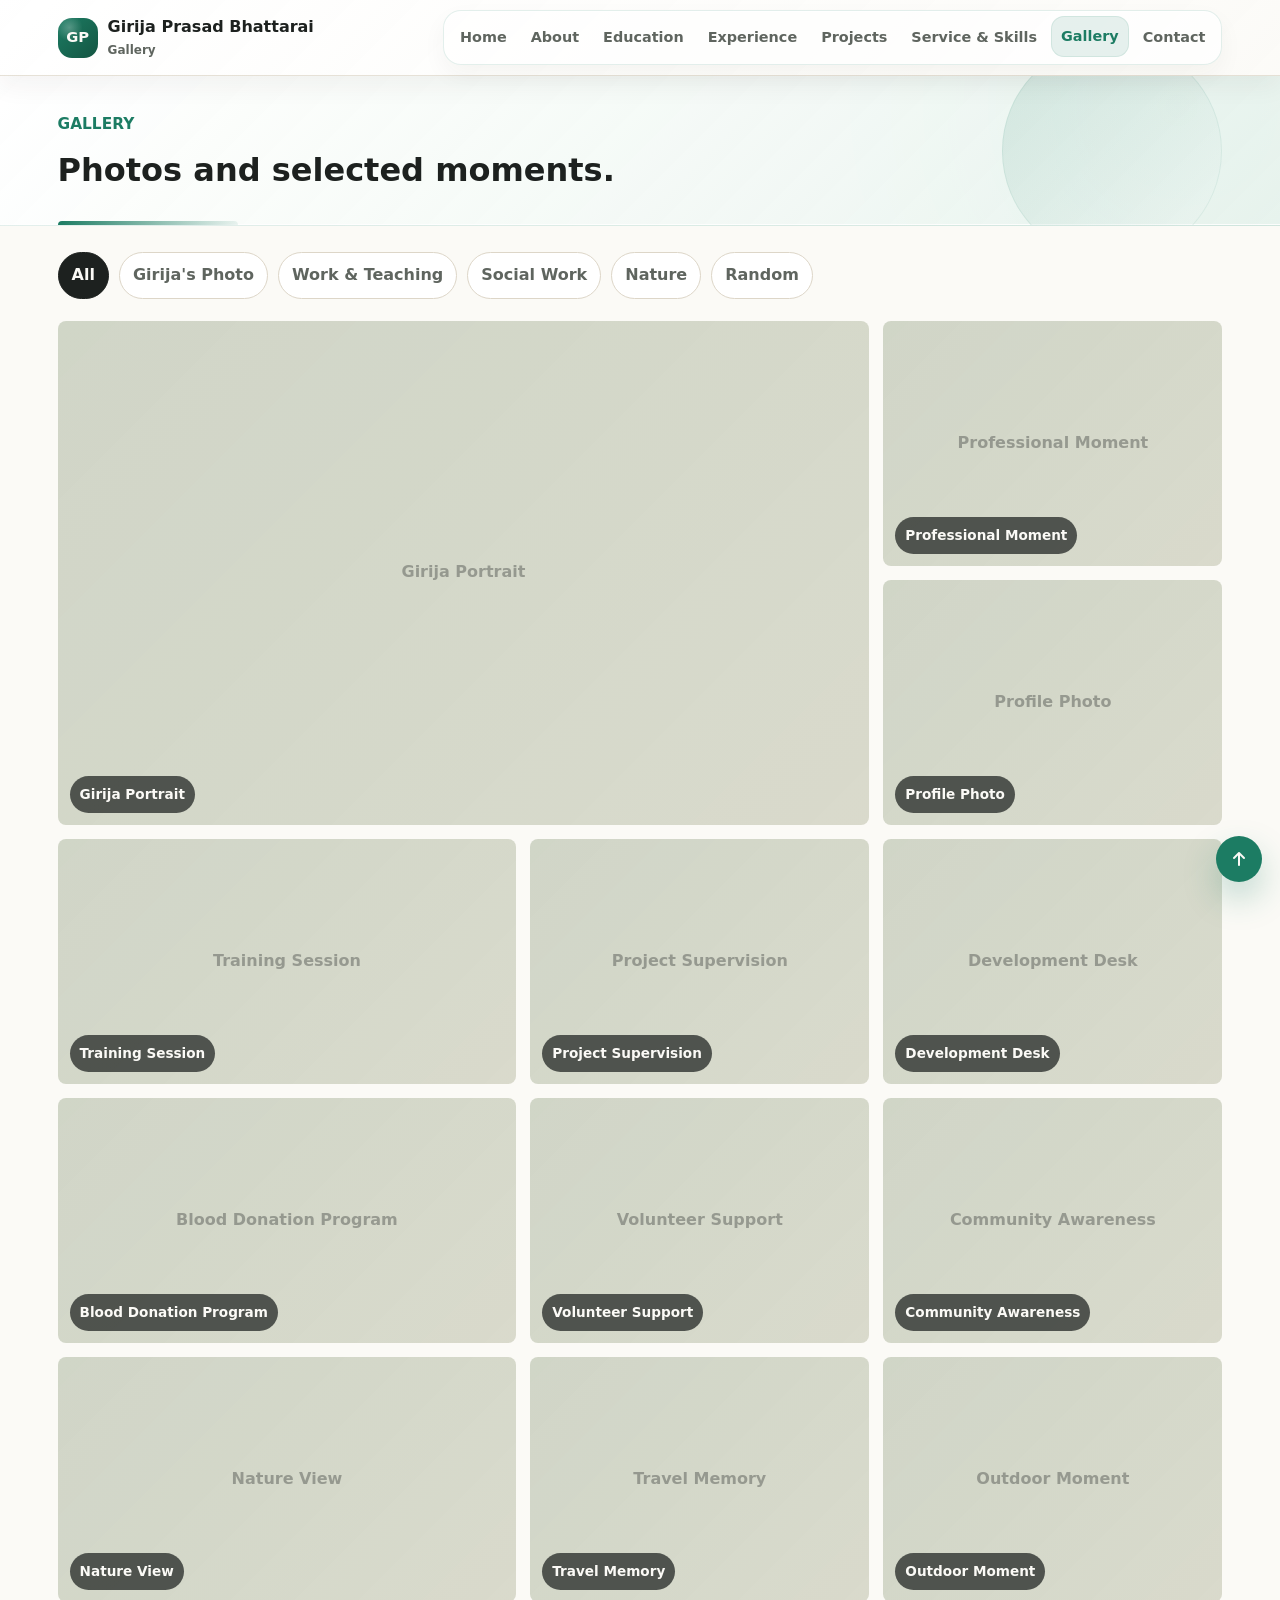
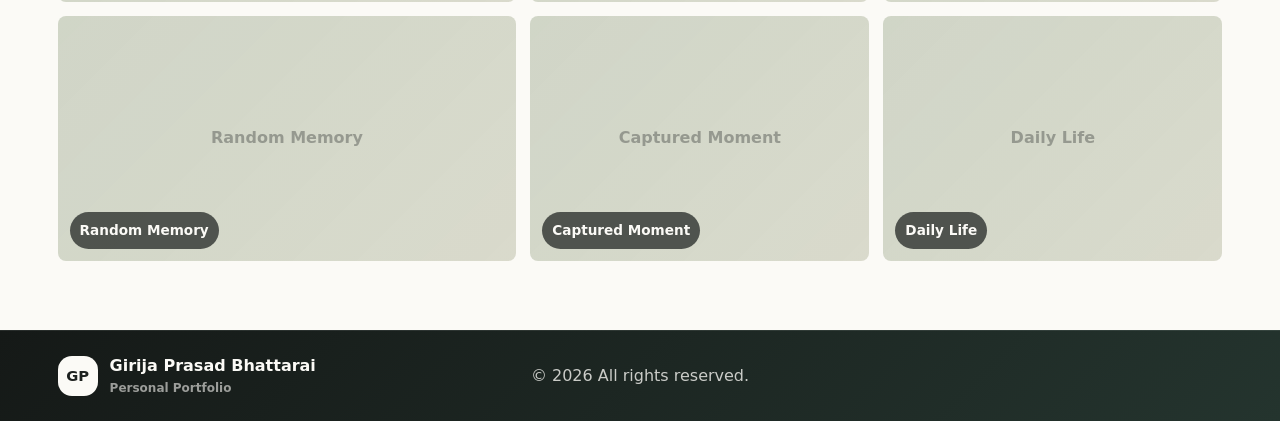
==== commit 76fdd460: "after second phase design" ====
--- a/gallery.html
+++ b/gallery.html
@@ -27,27 +27,26 @@
             <a class="nav-link" href="index.html#about">About</a>
             <a class="nav-link" href="index.html#education">Education</a>
             <a class="nav-link" href="index.html#experience">Experience</a>
-            <a class="nav-link" href="index.html#services">Services</a>
-            <a class="nav-link" href="index.html#skills">Skills</a>
-            <a class="nav-link" href="index.html#projects">Projects</a>
+            <a class="nav-link" href="projects.html">Projects</a>
+            <a class="nav-link" href="index.html#services">Service &amp; Skills</a>
             <a class="nav-link active" href="gallery.html">Gallery</a>
             <a class="nav-link" href="index.html#contact">Contact</a>
         </nav>
     </header>
 
     <main>
-        <section class="section gallery-hero">
-            <div class="section-title reveal">
-                <p class="kicker">Full Gallery</p>
-                <h1>Photos, places, people, and moments.</h1>
-                <p class="section-note">Use the filters to browse categories. Replace these image files with your real photos anytime.</p>
-            </div>
+        <section class="page-intro reveal">
+            <p class="kicker">Gallery</p>
+            <h1>Photos and selected moments.</h1>
+        </section>
 
+        <section class="section gallery-page-section">
             <div class="gallery-filters reveal" aria-label="Gallery filters">
                 <button class="gallery-filter active" type="button" data-filter="all">All</button>
                 <button class="gallery-filter" type="button" data-filter="girija">Girija's Photo</button>
+                <button class="gallery-filter" type="button" data-filter="work">Work & Teaching</button>
+                <button class="gallery-filter" type="button" data-filter="social">Social Work</button>
                 <button class="gallery-filter" type="button" data-filter="nature">Nature</button>
-                <button class="gallery-filter" type="button" data-filter="animals">Animals</button>
                 <button class="gallery-filter" type="button" data-filter="random">Random</button>
             </div>
 
--- a/style.css
+++ b/style.css
@@ -6,10 +6,10 @@
     --line: #ddd6c8;
     --green: #1c7c63;
     --gold: #b58b2a;
-    --blue: #315f9f;
+    --blue: #24745f;
     --white: #ffffff;
-    --shadow: 0 18px 48px rgba(49, 42, 32, 0.1);
-    --shadow-soft: 0 1px 2px rgba(29, 33, 31, 0.04), 0 12px 30px rgba(49, 42, 32, 0.08), 0 40px 90px rgba(49, 42, 32, 0.08);
+    --shadow: 0 14px 36px rgba(49, 42, 32, 0.09);
+    --shadow-soft: 0 1px 2px rgba(29, 33, 31, 0.04), 0 10px 24px rgba(49, 42, 32, 0.07), 0 30px 70px rgba(49, 42, 32, 0.07);
     --shadow-float: 0 1px 1px rgba(255, 255, 255, 0.65) inset, 0 10px 28px rgba(49, 42, 32, 0.09), 0 28px 80px rgba(49, 42, 32, 0.08);
     --glass: rgba(255, 255, 255, 0.52);
     --glass-border: rgba(255, 255, 255, 0.58);
@@ -56,32 +56,36 @@
     display: flex;
     align-items: center;
     justify-content: space-between;
-    gap: 12px;
-    padding: 10px var(--page-x);
+    gap: 14px;
+    padding: 9px var(--page-x);
     background:
-        linear-gradient(135deg, rgba(255, 255, 255, 0.9), rgba(242, 238, 229, 0.86)),
-        rgba(251, 250, 246, 0.86);
+        linear-gradient(135deg, rgba(255, 255, 255, 0.92), rgba(251, 250, 246, 0.84)),
+        rgba(255, 255, 255, 0.82);
     border-bottom: 1px solid rgba(221, 214, 200, 0.72);
-    backdrop-filter: blur(16px);
+    box-shadow: 0 10px 26px rgba(49, 42, 32, 0.055);
+    -webkit-backdrop-filter: blur(18px) saturate(1.2);
+    backdrop-filter: blur(18px) saturate(1.2);
 }
 
 .brand {
     display: inline-flex;
     align-items: center;
-    gap: 12px;
+    gap: 10px;
     min-width: 0;
     font-weight: 800;
 }
 
 .brand-mark {
-    width: 42px;
-    height: 42px;
+    width: 40px;
+    height: 40px;
     display: inline-grid;
     place-items: center;
     flex: 0 0 auto;
-    border-radius: 50%;
+    border-radius: 14px;
     color: var(--paper);
-    background: var(--ink);
+    background:
+        radial-gradient(circle at 28% 24%, rgba(255, 255, 255, 0.26), transparent 32%),
+        linear-gradient(135deg, var(--green), #145542);
     font-size: 0.92rem;
 }
 
@@ -103,26 +107,28 @@
 .site-nav {
     display: flex;
     align-items: center;
-    gap: 2px;
-    padding: 5px;
-    border: 1px solid rgba(221, 214, 200, 0.74);
-    border-radius: 999px;
-    background: rgba(255, 255, 255, 0.66);
+    gap: 4px;
+    padding: 6px;
+    border: 1px solid rgba(28, 124, 99, 0.12);
+    border-radius: 18px;
+    background: rgba(255, 255, 255, 0.72);
+    box-shadow: inset 0 1px 0 rgba(255, 255, 255, 0.78), 0 10px 24px rgba(49, 42, 32, 0.045);
 }
 
 .nav-link {
-    padding: 9px 9px;
-    border-radius: 999px;
+    padding: 9px 10px;
+    border-radius: 13px;
     color: var(--soft-ink);
     font-size: 0.9rem;
     font-weight: 750;
-    transition: color 180ms ease, background 180ms ease;
+    transition: color 180ms ease, background 180ms ease, transform 180ms ease;
 }
 
 .nav-link:hover,
 .nav-link.active {
     color: var(--green);
-    background: rgba(28, 124, 99, 0.1);
+    background: rgba(28, 124, 99, 0.11);
+    transform: translateY(-1px);
 }
 
 .nav-link.active {
@@ -134,13 +140,73 @@
     width: 42px;
     height: 42px;
     border: 1px solid var(--line);
-    border-radius: var(--radius);
-    background: var(--white);
-    color: var(--ink);
+    border-radius: 12px;
+    background: rgba(255, 255, 255, 0.86);
+    color: var(--green);
+    box-shadow: 0 8px 18px rgba(49, 42, 32, 0.06);
 }
 
 .section {
-    padding: clamp(56px, 7vw, 90px) var(--page-x);
+    padding: clamp(42px, 5.4vw, 72px) var(--page-x);
+}
+
+main > .section:first-child:not(.hero) {
+    padding-top: clamp(22px, 3.4vw, 42px);
+}
+
+.page-intro {
+    position: relative;
+    display: grid;
+    gap: 4px;
+    padding: clamp(20px, 3vw, 36px) var(--page-x);
+    overflow: hidden;
+    background:
+        linear-gradient(135deg, rgba(255, 255, 255, 0.96), rgba(231, 244, 238, 0.84)),
+        radial-gradient(circle at 92% 20%, rgba(28, 124, 99, 0.16), transparent 28%),
+        var(--paper);
+    border-bottom: 1px solid rgba(28, 124, 99, 0.12);
+    box-shadow: inset 0 -1px 0 rgba(255, 255, 255, 0.82);
+}
+
+.page-intro::before {
+    content: "";
+    position: absolute;
+    left: var(--page-x);
+    bottom: 0;
+    width: min(180px, 34vw);
+    height: 4px;
+    border-radius: 999px 999px 0 0;
+    background: linear-gradient(90deg, var(--green), rgba(28, 124, 99, 0.08));
+}
+
+.page-intro::after {
+    content: "";
+    position: absolute;
+    right: var(--page-x);
+    top: 50%;
+    width: min(220px, 32vw);
+    height: min(220px, 32vw);
+    border-radius: 50%;
+    background:
+        linear-gradient(135deg, rgba(28, 124, 99, 0.14), rgba(255, 255, 255, 0.22));
+    box-shadow: inset 0 0 0 1px rgba(28, 124, 99, 0.08);
+    transform: translateY(-50%);
+}
+
+.page-intro .kicker,
+.page-intro h1 {
+    position: relative;
+    z-index: 1;
+}
+
+.page-intro h1 {
+    max-width: 760px;
+    font-size: clamp(1.55rem, 2.5vw, 2.6rem);
+    line-height: 1.12;
+}
+
+.page-intro + .section {
+    padding-top: clamp(20px, 2.8vw, 34px);
 }
 
 .section-anchor {
@@ -656,11 +722,11 @@
 
 .section-title {
     max-width: 900px;
-    margin-bottom: 28px;
+    margin-bottom: 22px;
 }
 
 .section-note {
-    margin-top: 14px;
+    margin-top: 10px;
 }
 
 .about-grid {
@@ -681,8 +747,8 @@
 .social-panel {
     border: 1px solid var(--line);
     border-radius: var(--radius);
-    background: rgba(255, 255, 255, 0.72);
-    box-shadow: 0 12px 34px rgba(49, 42, 32, 0.06);
+    background: rgba(255, 255, 255, 0.78);
+    box-shadow: 0 10px 28px rgba(49, 42, 32, 0.055);
 }
 
 .story {
@@ -706,8 +772,33 @@
         var(--white);
 }
 
+.about-card-primary::after {
+    content: "";
+    position: absolute;
+    right: -60px;
+    bottom: -80px;
+    width: 230px;
+    height: 230px;
+    border: 1px solid rgba(28, 124, 99, 0.14);
+    border-radius: 50%;
+}
+
 .about-card-primary p {
     color: var(--soft-ink);
+}
+
+.about-signature-label {
+    display: inline-flex;
+    width: fit-content;
+    margin-bottom: 10px;
+    padding: 7px 10px;
+    border: 1px solid rgba(28, 124, 99, 0.18);
+    border-radius: 999px;
+    color: var(--green);
+    background: rgba(28, 124, 99, 0.08);
+    font-size: 0.78rem;
+    font-weight: 900;
+    text-transform: uppercase;
 }
 
 .about-highlights {
@@ -727,11 +818,11 @@
 
 .signature-text {
     width: fit-content;
-    margin-top: 28px !important;
+    margin: 24px 0 0 !important;
     color: var(--ink) !important;
-    font-family: "Caveat", "Brush Script MT", "Segoe Script", cursive;
-    font-size: clamp(2.4rem, 5vw, 4rem) !important;
-    font-weight: 700;
+    font-family: "Cedarville Cursive", "Brush Script MT", "Segoe Script", cursive;
+    font-size: clamp(2rem, 4vw, 3.25rem) !important;
+    font-weight: 400;
     line-height: 0.92;
     letter-spacing: 0;
     transform: rotate(-1.5deg);
@@ -758,24 +849,39 @@
 
 .details {
     display: grid;
-    padding: 10px 24px;
+    padding: 18px;
 }
 
 .profile-details {
     grid-template-columns: repeat(2, minmax(0, 1fr));
-    gap: 0 18px;
-    background: rgba(255, 255, 255, 0.72);
+    gap: 14px;
+    background:
+        linear-gradient(145deg, rgba(255, 255, 255, 0.94), rgba(247, 243, 235, 0.78)),
+        var(--white);
     border-color: var(--line);
 }
 
 .details span {
-    display: flex;
-    flex-direction: column;
-    justify-content: flex-start;
-    gap: 4px;
-    padding: 16px 0;
-    border-bottom: 0;
+    display: grid;
+    grid-template-columns: 38px minmax(0, 1fr);
+    align-items: center;
+    gap: 4px 12px;
+    padding: 16px;
+    border: 1px solid rgba(221, 214, 200, 0.78);
+    border-radius: var(--radius);
+    background: rgba(255, 255, 255, 0.74);
     color: var(--soft-ink);
+}
+
+.details span i {
+    grid-row: span 2;
+    width: 38px;
+    height: 38px;
+    display: inline-grid;
+    place-items: center;
+    border-radius: 50%;
+    color: var(--green);
+    background: rgba(28, 124, 99, 0.1);
 }
 
 .profile-details span {
@@ -792,26 +898,32 @@
 
 .details strong {
     color: var(--ink);
+    line-height: 1.15;
 }
 
 .muted-section {
-    background: var(--cream);
+    background:
+        linear-gradient(180deg, rgba(242, 238, 229, 0.78), rgba(251, 250, 246, 0.94)),
+        var(--cream);
 }
 
 .role-title {
-    margin-top: clamp(46px, 6vw, 72px);
+    margin-top: clamp(34px, 4.6vw, 56px);
 }
 
 .work-grid {
     display: grid;
     grid-template-columns: repeat(4, minmax(0, 1fr));
-    gap: 16px;
+    gap: 12px;
 }
 
 .work-card {
-    min-height: 260px;
-    padding: 22px;
+    min-height: 210px;
+    padding: 18px;
     display: block;
+    background:
+        linear-gradient(145deg, rgba(255, 255, 255, 0.94), rgba(240, 247, 244, 0.62)),
+        var(--white);
     transition: transform 180ms ease, box-shadow 180ms ease, border-color 180ms ease;
 }
 
@@ -822,11 +934,11 @@
 }
 
 .work-card i {
-    width: 46px;
-    height: 46px;
+    width: 42px;
+    height: 42px;
     display: inline-grid;
     place-items: center;
-    margin-bottom: 28px;
+    margin-bottom: 16px;
     border-radius: 50%;
     color: var(--paper);
     background: var(--green);
@@ -842,7 +954,9 @@
 }
 
 .work-card p {
-    margin: 12px 0 0;
+    margin: 8px 0 0;
+    font-size: 0.96rem;
+    line-height: 1.48;
 }
 
 .education-grid {
@@ -853,11 +967,11 @@
 
 .education-card {
     position: relative;
-    min-height: 280px;
-    padding: 24px;
+    min-height: 250px;
+    padding: 22px;
     overflow: hidden;
     background:
-        linear-gradient(145deg, rgba(255, 255, 255, 0.86), rgba(255, 255, 255, 0.58)),
+        linear-gradient(145deg, rgba(255, 255, 255, 0.9), rgba(240, 247, 244, 0.62)),
         var(--white);
 }
 
@@ -877,7 +991,7 @@
     place-items: center;
     width: 52px;
     height: 52px;
-    margin-bottom: 24px;
+    margin-bottom: 18px;
     border-radius: 50%;
     color: var(--paper);
     background: var(--ink);
@@ -894,27 +1008,66 @@
     padding: 6px 10px;
     border-radius: var(--radius);
     color: var(--ink) !important;
-    background: #e7eef8;
+    background: rgba(28, 124, 99, 0.1);
     font-weight: 850;
 }
 
 .experience-tabs {
-    padding: 16px;
+    padding: 12px;
+    background:
+        linear-gradient(145deg, rgba(255, 255, 255, 0.95), rgba(246, 242, 235, 0.78)),
+        var(--white);
+}
+
+.experience-split {
+    display: grid;
+    grid-template-columns: repeat(2, minmax(0, 1fr));
+    gap: 14px;
+    align-items: start;
+}
+
+.experience-split .tab-list {
+    display: none;
+}
+
+.experience-split .tab-panel {
+    display: block;
+    padding: 10px;
+    min-width: 0;
+}
+
+.experience-column-title {
+    display: inline-flex;
+    align-items: center;
+    gap: 9px;
+    margin: 0 0 12px;
+    color: var(--green);
+    font-size: 1.05rem;
+}
+
+.experience-column-title i {
+    width: 36px;
+    height: 36px;
+    display: inline-grid;
+    place-items: center;
+    border-radius: 50%;
+    color: var(--paper);
+    background: var(--green);
 }
 
 .tab-list {
     display: flex;
     flex-wrap: wrap;
-    gap: 10px;
-    margin-bottom: 18px;
+    gap: 8px;
+    margin-bottom: 10px;
 }
 
 .tab-button {
-    min-height: 48px;
+    min-height: 42px;
     display: inline-flex;
     align-items: center;
     gap: 10px;
-    padding: 11px 16px;
+    padding: 9px 13px;
     border: 1px solid var(--line);
     border-radius: 999px;
     color: var(--soft-ink);
@@ -925,48 +1078,49 @@
 
 .tab-button.active {
     color: var(--paper);
-    background: var(--ink);
-    border-color: var(--ink);
+    background: var(--green);
+    border-color: var(--green);
 }
 
 .tab-panel {
-    padding: clamp(10px, 2vw, 18px);
+    padding: 8px;
 }
 
 .timeline-line {
     position: relative;
     display: grid;
-    gap: 18px;
-    padding-left: 28px;
+    gap: 10px;
+    padding-left: 20px;
 }
 
 .timeline-line::before {
     content: "";
     position: absolute;
-    top: 8px;
-    bottom: 8px;
-    left: 7px;
+    top: 10px;
+    bottom: 10px;
+    left: 5px;
     width: 2px;
     background: rgba(28, 124, 99, 0.32);
 }
 
 .timeline-card {
     position: relative;
-    padding: 20px;
+    padding: 14px 16px;
     border: 1px solid var(--line);
     border-radius: var(--radius);
-    background: rgba(255, 255, 255, 0.78);
-    box-shadow: 0 12px 34px rgba(49, 42, 32, 0.06);
+    background: rgba(255, 255, 255, 0.84);
+    box-shadow: 0 8px 20px rgba(49, 42, 32, 0.045);
+    animation: timeline-in 260ms ease both;
 }
 
 .timeline-card::before {
     content: "";
     position: absolute;
-    top: 24px;
-    left: -28px;
-    width: 14px;
-    height: 14px;
-    border: 3px solid var(--green);
+    top: 18px;
+    left: -20px;
+    width: 11px;
+    height: 11px;
+    border: 2px solid var(--green);
     border-radius: 50%;
     background: var(--paper);
 }
@@ -974,37 +1128,103 @@
 .timeline-date {
     display: inline-flex;
     width: fit-content;
-    margin-bottom: 8px;
-    padding: 6px 9px;
+    margin-bottom: 7px;
+    padding: 5px 8px;
     border-radius: var(--radius);
     color: var(--green);
     background: rgba(28, 124, 99, 0.1);
+    font-size: 0.76rem;
+    font-weight: 900;
+}
+
+.timeline-location {
+    display: inline-flex;
+    align-items: center;
+    gap: 6px;
+    margin: 0 0 4px;
+    color: var(--soft-ink);
     font-size: 0.82rem;
-    font-weight: 900;
+    font-weight: 800;
 }
 
 .timeline-card p {
     max-width: 940px;
-    margin: 8px 0 0;
+    margin: 6px 0 0;
     color: var(--soft-ink);
+    font-size: 0.96rem;
+    line-height: 1.5;
+}
+
+.timeline-extra {
+    display: none;
+}
+
+.timeline-line.show-all .timeline-extra {
+    display: block;
+}
+
+.timeline-more {
+    width: fit-content;
+    min-height: 38px;
+    display: inline-flex;
+    align-items: center;
+    justify-content: center;
+    gap: 8px;
+    margin-top: 2px;
+    padding: 9px 13px;
+    border: 1px solid rgba(28, 124, 99, 0.22);
+    border-radius: 999px;
+    color: var(--green);
+    background: rgba(28, 124, 99, 0.08);
+    cursor: pointer;
+    font-weight: 900;
+}
+
+@keyframes timeline-in {
+    from {
+        opacity: 0;
+        transform: translateY(8px);
+    }
+
+    to {
+        opacity: 1;
+        transform: translateY(0);
+    }
 }
 
 .subject-list {
     display: flex;
     flex-wrap: wrap;
-    gap: 8px;
+    gap: 6px;
     padding: 0;
-    margin: 14px 0 0;
+    margin: 10px 0 0;
     list-style: none;
 }
 
 .subject-list li {
-    padding: 7px 9px;
+    padding: 5px 8px;
     border-radius: 999px;
     color: var(--ink);
     background: rgba(28, 124, 99, 0.1);
-    font-size: 0.84rem;
+    font-size: 0.78rem;
     font-weight: 800;
+}
+
+.chip-list {
+    display: flex;
+    flex-wrap: wrap;
+    gap: 7px;
+    margin-top: 14px;
+}
+
+.chip-list span {
+    padding: 6px 8px;
+    border: 1px solid rgba(28, 124, 99, 0.13);
+    border-radius: 999px;
+    color: var(--green);
+    background: rgba(28, 124, 99, 0.07);
+    font-size: 0.78rem;
+    font-weight: 850;
 }
 
 .services-grid {
@@ -1014,9 +1234,27 @@
 }
 
 .service-card {
-    min-height: 260px;
-    padding: 22px;
+    min-height: 230px;
+    padding: 20px;
+    display: flex;
+    flex-direction: column;
+    overflow: hidden;
+    position: relative;
+    background:
+        linear-gradient(145deg, rgba(255, 255, 255, 0.94), rgba(240, 247, 244, 0.64)),
+        var(--white);
     transition: transform 180ms ease, box-shadow 180ms ease;
+}
+
+.service-card::after {
+    content: "";
+    position: absolute;
+    right: -46px;
+    bottom: -50px;
+    width: 128px;
+    height: 128px;
+    border-radius: 50%;
+    background: rgba(28, 124, 99, 0.08);
 }
 
 .service-card:hover {
@@ -1029,7 +1267,7 @@
     height: 48px;
     display: inline-grid;
     place-items: center;
-    margin-bottom: 28px;
+    margin-bottom: 20px;
     border-radius: 50%;
     color: var(--paper);
     background: var(--green);
@@ -1052,21 +1290,46 @@
 .skills-board {
     display: grid;
     grid-template-columns: repeat(3, minmax(0, 1fr));
-    gap: 16px;
-    padding: 18px;
+    gap: 14px;
+    padding: 0;
+    border: 0;
+    background: transparent;
+    box-shadow: none;
+}
+
+.service-skills-board {
+    margin-top: 18px;
+}
+
+.skill-column {
+    padding: 20px;
+    border: 1px solid var(--line);
+    border-radius: var(--radius);
     background:
-        linear-gradient(135deg, rgba(29, 33, 31, 0.96), rgba(28, 124, 99, 0.84)),
-        var(--ink);
-}
-
-.skill-column {
-    padding: 18px;
-    border: 1px solid rgba(255, 255, 255, 0.13);
-    border-radius: var(--radius);
+        linear-gradient(145deg, rgba(255, 255, 255, 0.96), rgba(240, 247, 244, 0.72)),
+        var(--white);
+    box-shadow: 0 12px 34px rgba(49, 42, 32, 0.06);
+}
+
+.primary-skill {
+    border-color: rgba(28, 124, 99, 0.28);
+    box-shadow: 0 14px 34px rgba(28, 124, 99, 0.08);
+}
+
+.primary-skill h3::after {
+    content: "Primary";
+    display: inline-flex;
+    margin-left: 8px;
+    padding: 4px 7px;
+    border-radius: 999px;
+    color: var(--paper);
+    background: var(--green);
+    font-size: 0.68rem;
+    vertical-align: middle;
 }
 
 .skill-column h3 {
-    color: var(--paper);
+    color: var(--ink);
 }
 
 .skill-list {
@@ -1079,8 +1342,9 @@
 .skill-list span {
     padding: 8px 10px;
     border-radius: 999px;
-    color: rgba(251, 250, 246, 0.9);
-    background: rgba(255, 255, 255, 0.1);
+    color: var(--ink);
+    background: rgba(28, 124, 99, 0.08);
+    border: 1px solid rgba(28, 124, 99, 0.1);
     font-size: 0.88rem;
     font-weight: 800;
 }
@@ -1092,11 +1356,11 @@
 }
 
 .project-card {
-    min-height: 205px;
+    min-height: 195px;
     display: flex;
     flex-direction: column;
     justify-content: space-between;
-    padding: 13px;
+    padding: 14px;
     transition: transform 180ms ease, box-shadow 180ms ease;
 }
 
@@ -1129,7 +1393,7 @@
     padding: 10px;
     border-radius: var(--radius);
     color: var(--paper);
-    background: linear-gradient(135deg, rgba(49, 95, 159, 0.9), rgba(181, 139, 42, 0.78));
+    background: linear-gradient(135deg, rgba(28, 124, 99, 0.9), rgba(181, 139, 42, 0.78));
 }
 
 .project-media i {
@@ -1171,6 +1435,18 @@
     line-height: 1.45;
 }
 
+.project-association {
+    display: block;
+    margin-top: 5px;
+    color: var(--soft-ink);
+    font-size: 0.78rem;
+    font-weight: 850;
+}
+
+.project-card.featured .project-association {
+    color: rgba(251, 250, 246, 0.7);
+}
+
 .project-card ul {
     display: flex;
     flex-wrap: wrap;
@@ -1209,12 +1485,12 @@
 
 .project-placeholder {
     background:
-        linear-gradient(145deg, rgba(255, 255, 255, 0.86), rgba(255, 255, 255, 0.58)),
+        linear-gradient(145deg, rgba(255, 255, 255, 0.94), rgba(240, 247, 244, 0.62)),
         var(--white);
 }
 
 .theme-blue .project-media {
-    background: linear-gradient(135deg, #315f9f, #6b92ce);
+    background: linear-gradient(135deg, #1c7c63, #67b79f);
 }
 
 .theme-gold .project-media {
@@ -1263,33 +1539,51 @@
     margin-top: 24px;
 }
 
-.gallery-hero h1 {
-    max-width: 980px;
+.gallery-hero,
+.detail-hero,
+.compact-detail-hero,
+.projects-archive-hero,
+.service-hero {
+    min-height: auto;
+    padding-top: clamp(34px, 5vw, 58px);
+    padding-bottom: clamp(34px, 5vw, 58px);
     color: var(--ink);
-    font-size: clamp(2.4rem, 5vw, 5rem);
+    background:
+        linear-gradient(135deg, rgba(255, 255, 255, 0.96), rgba(242, 238, 229, 0.82)),
+        var(--paper);
+}
+
+.gallery-hero h1,
+.detail-hero h1,
+.compact-detail-hero h1,
+.projects-archive-hero h1,
+.service-hero h1 {
+    max-width: 900px;
+    color: var(--ink);
+    font-size: clamp(1.85rem, 3.3vw, 3.35rem);
+    line-height: 1.08;
+}
+
+.gallery-hero .section-note,
+.detail-hero .section-note,
+.compact-detail-hero .section-note,
+.projects-archive-hero .section-note,
+.service-hero .section-note {
+    max-width: 740px;
+    color: var(--soft-ink);
 }
 
 .detail-hero {
-    min-height: calc(70vh - var(--header));
-    display: grid;
-    align-items: end;
-    color: var(--paper);
-    background:
-        linear-gradient(135deg, rgba(29, 33, 31, 0.92), rgba(28, 124, 99, 0.78)),
-        var(--ink);
+    display: grid;
+    align-items: center;
 }
 
 .compact-detail-hero {
     min-height: auto;
-    padding-top: clamp(56px, 8vw, 94px);
-    padding-bottom: clamp(36px, 5vw, 64px);
-    background: var(--paper);
 }
 
 .compact-detail-hero h1 {
     max-width: 980px;
-    color: var(--ink);
-    font-size: clamp(2rem, 4.6vw, 4.4rem);
 }
 
 .compact-detail-hero .section-note {
@@ -1305,6 +1599,7 @@
 }
 
 .story-image {
+    position: relative;
     min-height: 420px;
     margin: 0;
     overflow: hidden;
@@ -1313,11 +1608,27 @@
     box-shadow: var(--shadow);
 }
 
+.story-image::before {
+    content: attr(data-fallback);
+    position: absolute;
+    inset: 0;
+    display: grid;
+    place-items: center;
+    color: rgba(29, 33, 31, 0.34);
+    font-weight: 900;
+}
+
 .story-image img {
+    position: relative;
+    z-index: 1;
     width: 100%;
     height: 100%;
     min-height: 420px;
     object-fit: cover;
+}
+
+.story-image.no-image img {
+    display: none;
 }
 
 .story-copy p {
@@ -1368,34 +1679,32 @@
 
 .detail-hero h1 {
     max-width: 1050px;
-    font-size: clamp(2.5rem, 5.6vw, 5.8rem);
 }
 
 .detail-hero .section-note {
     max-width: 760px;
-    color: rgba(251, 250, 246, 0.75);
 }
 
 .detail-grid {
     display: grid;
     grid-template-columns: repeat(3, minmax(0, 1fr));
-    gap: 16px;
+    gap: 12px;
 }
 
 .detail-card {
-    padding: 24px;
+    padding: 18px;
     border: 1px solid var(--line);
     border-radius: var(--radius);
     background: rgba(255, 255, 255, 0.76);
-    box-shadow: 0 12px 34px rgba(49, 42, 32, 0.06);
+    box-shadow: 0 10px 24px rgba(49, 42, 32, 0.055);
 }
 
 .detail-card i {
-    width: 46px;
-    height: 46px;
+    width: 40px;
+    height: 40px;
     display: inline-grid;
     place-items: center;
-    margin-bottom: 22px;
+    margin-bottom: 14px;
     border-radius: 50%;
     color: var(--paper);
     background: var(--green);
@@ -1404,10 +1713,120 @@
 .detail-card p,
 .detail-card li {
     color: var(--soft-ink);
+    line-height: 1.5;
 }
 
 .detail-card ul {
     padding-left: 18px;
+}
+
+.college-grid {
+    display: grid;
+    grid-template-columns: repeat(2, minmax(0, 1fr));
+    gap: 14px;
+}
+
+.college-card,
+.experience-base-card,
+.process-card {
+    position: relative;
+    overflow: hidden;
+    border: 1px solid var(--line);
+    border-radius: var(--radius);
+    background:
+        linear-gradient(145deg, rgba(255, 255, 255, 0.96), rgba(240, 247, 244, 0.66)),
+        var(--white);
+    box-shadow: 0 10px 24px rgba(49, 42, 32, 0.055);
+}
+
+.college-card {
+    padding: 20px;
+}
+
+.college-card::after,
+.experience-base-card::after,
+.process-card::after {
+    content: "";
+    position: absolute;
+    right: -52px;
+    bottom: -58px;
+    width: 150px;
+    height: 150px;
+    border-radius: 50%;
+    background: rgba(28, 124, 99, 0.06);
+}
+
+.college-card-head {
+    position: relative;
+    z-index: 1;
+    display: flex;
+    align-items: center;
+    justify-content: space-between;
+    margin-bottom: 16px;
+}
+
+.college-card-head i,
+.experience-base-card > i {
+    width: 42px;
+    height: 42px;
+    display: inline-grid;
+    place-items: center;
+    border-radius: 50%;
+    color: var(--paper);
+    background: var(--green);
+}
+
+.college-card-head span,
+.process-card > span {
+    color: rgba(28, 124, 99, 0.28);
+    font-size: 2rem;
+    font-weight: 950;
+    line-height: 1;
+}
+
+.college-card h3,
+.college-card p,
+.college-card .chip-list,
+.experience-base-card h3,
+.experience-base-card p,
+.experience-base-card .chip-list,
+.process-card h3,
+.process-card p,
+.process-card .chip-list,
+.process-card > span {
+    position: relative;
+    z-index: 1;
+}
+
+.college-card p,
+.experience-base-card p,
+.process-card p {
+    color: var(--soft-ink);
+    line-height: 1.52;
+}
+
+.experience-base-grid {
+    display: grid;
+    grid-template-columns: repeat(3, minmax(0, 1fr));
+    gap: 14px;
+}
+
+.experience-base-card {
+    padding: 20px;
+}
+
+.experience-base-card > i {
+    margin-bottom: 16px;
+}
+
+.process-grid {
+    display: grid;
+    grid-template-columns: repeat(4, minmax(0, 1fr));
+    gap: 12px;
+}
+
+.process-card {
+    padding: 18px;
 }
 
 .detail-band {
@@ -1454,6 +1873,113 @@
 .gallery-preview {
     grid-template-columns: 1.2fr 0.9fr 0.9fr;
     grid-auto-rows: 220px;
+    gap: 14px;
+}
+
+.compact-subtitle {
+    margin-top: clamp(28px, 4vw, 42px);
+    margin-bottom: 18px;
+}
+
+.compact-subtitle h3 {
+    font-size: clamp(1.2rem, 2vw, 1.65rem);
+}
+
+.gallery-category-card {
+    min-width: 0;
+    display: grid;
+    gap: 10px;
+    padding: 12px;
+    overflow: hidden;
+    border: 1px solid var(--line);
+    border-radius: var(--radius);
+    background: rgba(255, 255, 255, 0.76);
+    box-shadow: 0 12px 34px rgba(49, 42, 32, 0.06);
+}
+
+.gallery-category-head {
+    display: flex;
+    align-items: center;
+    justify-content: space-between;
+    gap: 10px;
+    color: var(--ink);
+    font-weight: 900;
+}
+
+.gallery-category-head i {
+    color: var(--green);
+}
+
+.gallery-slider-track {
+    display: flex;
+    width: max-content;
+    gap: 10px;
+    animation: gallery-slide 18s linear infinite;
+}
+
+.gallery-category-card:hover .gallery-slider-track {
+    animation-play-state: paused;
+}
+
+.gallery-slide {
+    position: relative;
+    width: 180px;
+    aspect-ratio: 4 / 5;
+    flex: 0 0 auto;
+    margin: 0;
+    overflow: hidden;
+    border-radius: var(--radius);
+    background:
+        linear-gradient(135deg, rgba(28, 124, 99, 0.12), rgba(28, 124, 99, 0.08)),
+        #e9e2d5;
+}
+
+.gallery-slide::before {
+    content: attr(data-fallback);
+    position: absolute;
+    inset: 0;
+    display: grid;
+    place-items: center;
+    color: rgba(29, 33, 31, 0.34);
+    font-weight: 900;
+    text-align: center;
+}
+
+.gallery-slide img {
+    position: absolute;
+    inset: 0;
+    z-index: 1;
+    width: 100%;
+    height: 100%;
+    object-fit: cover;
+}
+
+.gallery-slide.no-image img {
+    display: none;
+}
+
+.gallery-slide figcaption {
+    position: absolute;
+    left: 8px;
+    right: 8px;
+    bottom: 8px;
+    z-index: 2;
+    padding: 6px 8px;
+    border-radius: 999px;
+    color: var(--paper);
+    background: rgba(29, 33, 31, 0.72);
+    font-size: 0.78rem;
+    font-weight: 800;
+}
+
+@keyframes gallery-slide {
+    from {
+        transform: translateX(0);
+    }
+
+    to {
+        transform: translateX(calc(-50% - 5px));
+    }
 }
 
 .photo-slot {
@@ -1462,7 +1988,7 @@
     overflow: hidden;
     border-radius: var(--radius);
     background:
-        linear-gradient(135deg, rgba(28, 124, 99, 0.12), rgba(49, 95, 159, 0.08)),
+        linear-gradient(135deg, rgba(28, 124, 99, 0.12), rgba(28, 124, 99, 0.08)),
         #e9e2d5;
 }
 
@@ -1587,20 +2113,381 @@
     font-style: normal;
 }
 
+.service-hero {
+    align-items: center;
+}
+
+.service-hero .section-title {
+    width: min(1060px, 100%);
+}
+
+.service-hero h1 {
+    max-width: 1120px;
+}
+
+.service-detail-section {
+    background: var(--paper);
+}
+
+.service-detail-layout {
+    display: grid;
+    grid-template-columns: minmax(280px, 0.82fr) minmax(0, 1.18fr);
+    gap: clamp(16px, 2.8vw, 32px);
+    align-items: start;
+}
+
+.service-overview {
+    position: sticky;
+    top: calc(var(--header) + 24px);
+}
+
+.service-overview p:not(.kicker) {
+    color: var(--soft-ink);
+    margin: 8px 0 0;
+    line-height: 1.55;
+}
+
+.service-points {
+    display: grid;
+    gap: 10px;
+}
+
+.service-points .detail-card {
+    min-height: auto;
+}
+
+.service-feature-card {
+    position: relative;
+    overflow: hidden;
+    padding: 18px 18px 16px;
+    background:
+        linear-gradient(145deg, rgba(255, 255, 255, 0.98), rgba(234, 246, 240, 0.74)),
+        var(--white);
+}
+
+.service-feature-card::after {
+    content: "";
+    position: absolute;
+    right: -42px;
+    top: -48px;
+    width: 126px;
+    height: 126px;
+    border-radius: 50%;
+    background: rgba(28, 124, 99, 0.08);
+}
+
+.service-feature-card i,
+.service-feature-card h3,
+.service-feature-card p,
+.service-feature-card .chip-list {
+    position: relative;
+    z-index: 1;
+}
+
+.service-feature-card i {
+    width: 42px;
+    height: 42px;
+    margin-bottom: 14px;
+    box-shadow: 0 10px 20px rgba(28, 124, 99, 0.14);
+}
+
+.service-feature-card p {
+    margin: 8px 0 0;
+    color: var(--soft-ink);
+    line-height: 1.5;
+}
+
+.role-experience-section {
+    padding-top: clamp(34px, 4.5vw, 56px);
+}
+
+.role-experience-grid {
+    display: grid;
+    grid-template-columns: repeat(2, minmax(0, 1fr));
+    gap: 14px;
+}
+
+.role-experience-card {
+    display: grid;
+    grid-template-columns: minmax(130px, 0.34fr) minmax(0, 1fr);
+    gap: 16px;
+    padding: 18px;
+    border: 1px solid var(--line);
+    border-radius: var(--radius);
+    background:
+        linear-gradient(145deg, rgba(255, 255, 255, 0.94), rgba(240, 247, 244, 0.66)),
+        var(--white);
+    box-shadow: 0 10px 24px rgba(49, 42, 32, 0.055);
+}
+
+.role-experience-meta {
+    display: grid;
+    align-content: start;
+    gap: 8px;
+}
+
+.role-experience-meta span {
+    width: fit-content;
+    padding: 7px 9px;
+    border-radius: 999px;
+    color: var(--green);
+    background: rgba(28, 124, 99, 0.1);
+    font-size: 0.82rem;
+    font-weight: 900;
+}
+
+.role-experience-meta small {
+    color: var(--soft-ink);
+    font-weight: 800;
+}
+
+.role-experience-card p:not(.kicker) {
+    margin: 8px 0 0;
+    color: var(--soft-ink);
+    line-height: 1.5;
+}
+
+.mini-metrics {
+    display: flex;
+    flex-wrap: wrap;
+    gap: 8px;
+    margin-top: 14px;
+}
+
+.mini-metrics span {
+    padding: 7px 9px;
+    border: 1px solid rgba(28, 124, 99, 0.13);
+    border-radius: 999px;
+    color: var(--green);
+    background: rgba(28, 124, 99, 0.07);
+    font-size: 0.82rem;
+    font-weight: 850;
+}
+
+.projects-archive-hero {
+    position: relative;
+    overflow: hidden;
+}
+
+.projects-archive-hero::after {
+    content: "";
+    position: absolute;
+    right: var(--page-x);
+    bottom: -62px;
+    width: min(340px, 46vw);
+    height: min(340px, 46vw);
+    border: 1px solid rgba(28, 124, 99, 0.14);
+    border-radius: 50%;
+    background: rgba(28, 124, 99, 0.06);
+}
+
+.projects-archive-hero .section-title,
+.projects-archive-hero .archive-stats {
+    position: relative;
+    z-index: 1;
+}
+
+.archive-stats {
+    display: flex;
+    flex-wrap: wrap;
+    gap: 12px;
+    margin-top: 26px;
+}
+
+.archive-stats span {
+    min-height: 54px;
+    display: inline-flex;
+    align-items: center;
+    gap: 8px;
+    padding: 11px 14px;
+    border: 1px solid rgba(28, 124, 99, 0.14);
+    border-radius: var(--radius);
+    background: rgba(255, 255, 255, 0.7);
+    font-weight: 800;
+}
+
+.archive-stats strong {
+    color: var(--green);
+}
+
+.archive-projects {
+    display: grid;
+    grid-template-columns: repeat(2, minmax(0, 1fr));
+    gap: 18px;
+}
+
+.archive-project-card {
+    position: relative;
+    display: grid;
+    grid-template-columns: 52px minmax(0, 1fr);
+    gap: 14px;
+    align-items: stretch;
+    padding: clamp(16px, 2.2vw, 22px);
+    overflow: hidden;
+    border: 1px solid var(--line);
+    border-radius: var(--radius);
+    background:
+        linear-gradient(145deg, rgba(255, 255, 255, 0.94), rgba(246, 242, 235, 0.72)),
+        var(--white);
+    box-shadow: 0 14px 38px rgba(49, 42, 32, 0.07);
+}
+
+.archive-project-card::after {
+    content: "";
+    position: absolute;
+    right: -70px;
+    top: -80px;
+    width: 210px;
+    height: 210px;
+    border-radius: 50%;
+    background: rgba(28, 124, 99, 0.07);
+}
+
+.archive-project-index {
+    color: rgba(29, 33, 31, 0.15);
+    font-size: clamp(1.7rem, 3vw, 2.8rem);
+    font-weight: 950;
+    line-height: 1;
+}
+
+.archive-project-main,
+.archive-project-side {
+    position: relative;
+    z-index: 1;
+}
+
+.archive-project-main h2 {
+    font-size: clamp(1.3rem, 2vw, 1.75rem);
+}
+
+.archive-project-main p,
+.archive-project-side li {
+    color: var(--soft-ink);
+}
+
+.archive-project-side {
+    grid-column: 1 / -1;
+    padding: 18px;
+    border: 1px solid rgba(221, 214, 200, 0.78);
+    border-radius: var(--radius);
+    background: rgba(255, 255, 255, 0.66);
+}
+
+.archive-project-side > i {
+    width: 42px;
+    height: 42px;
+    display: inline-grid;
+    place-items: center;
+    margin-bottom: 14px;
+    border-radius: 50%;
+    color: var(--paper);
+    background: var(--green);
+}
+
+.archive-project-side ul {
+    padding-left: 18px;
+    margin: 10px 0 18px;
+}
+
+.posts-grid {
+    display: grid;
+    grid-template-columns: repeat(2, minmax(0, 1fr));
+    gap: 18px;
+}
+
+.post-card {
+    display: grid;
+    grid-template-columns: minmax(180px, 0.46fr) minmax(0, 1fr);
+    gap: 18px;
+    padding: 14px;
+    border: 1px solid var(--line);
+    border-radius: var(--radius);
+    background: rgba(255, 255, 255, 0.76);
+    box-shadow: 0 12px 34px rgba(49, 42, 32, 0.06);
+}
+
+.post-image {
+    position: relative;
+    min-height: 230px;
+    margin: 0;
+    overflow: hidden;
+    border-radius: var(--radius);
+    background:
+        linear-gradient(135deg, rgba(28, 124, 99, 0.16), rgba(28, 124, 99, 0.12)),
+        var(--cream);
+}
+
+.post-image::before {
+    content: attr(data-fallback);
+    position: absolute;
+    inset: 0;
+    display: grid;
+    place-items: center;
+    color: rgba(29, 33, 31, 0.36);
+    font-weight: 900;
+}
+
+.post-image img {
+    position: absolute;
+    inset: 0;
+    z-index: 1;
+    width: 100%;
+    height: 100%;
+    object-fit: cover;
+}
+
+.post-image.no-image img {
+    display: none;
+}
+
+.post-copy time {
+    display: block;
+    margin-bottom: 8px;
+    color: var(--soft-ink);
+    font-size: 0.86rem;
+    font-weight: 800;
+}
+
+.post-copy p {
+    color: var(--soft-ink);
+}
+
+.post-copy details {
+    margin-top: 14px;
+}
+
+.post-copy summary {
+    width: fit-content;
+    cursor: pointer;
+    color: var(--green);
+    font-weight: 900;
+}
+
+.post-copy details p {
+    margin-bottom: 0;
+}
+
 .contact-section {
-    background: var(--ink);
+    background:
+        linear-gradient(135deg, rgba(29, 33, 31, 0.95), rgba(28, 124, 99, 0.78)),
+        var(--ink);
     color: var(--paper);
 }
 
 .contact-section .kicker {
-    color: #8ed9c5;
+    color: #a9ead9;
 }
 
 .contact-layout {
     display: grid;
-    grid-template-columns: minmax(0, 0.95fr) minmax(280px, 0.7fr);
+    grid-template-columns: minmax(0, 0.9fr) minmax(300px, 0.72fr);
     gap: 28px;
     align-items: start;
+}
+
+.contact-side {
+    display: grid;
+    gap: 12px;
 }
 
 .contact-layout p {
@@ -1612,7 +2499,7 @@
     display: grid;
     grid-template-columns: repeat(2, minmax(0, 1fr));
     gap: 10px;
-    padding: 14px;
+    padding: 16px;
     background: rgba(255, 255, 255, 0.06);
     border-color: rgba(255, 255, 255, 0.12);
     box-shadow: none;
@@ -1623,12 +2510,64 @@
     align-items: center;
     gap: 9px;
     min-height: 46px;
-    padding: 10px 12px;
+    padding: 12px;
     border-radius: var(--radius);
     color: var(--paper);
     background: rgba(255, 255, 255, 0.08);
     font-weight: 800;
-}
+    transition: transform 180ms ease, background 180ms ease;
+}
+
+.social-panel a:hover,
+.contact-methods a:hover {
+    transform: translateY(-2px);
+    background: rgba(255, 255, 255, 0.14);
+}
+
+.contact-methods {
+    display: grid;
+    grid-template-columns: repeat(2, minmax(0, 1fr));
+    gap: 10px;
+    margin-top: 0;
+}
+
+.contact-methods a {
+    display: grid;
+    grid-template-columns: 44px minmax(0, 1fr);
+    align-items: center;
+    gap: 12px;
+    padding: 14px;
+    border: 1px solid rgba(255, 255, 255, 0.12);
+    border-radius: var(--radius);
+    background: rgba(255, 255, 255, 0.07);
+    transition: transform 180ms ease, background 180ms ease;
+}
+
+.contact-methods i {
+    width: 44px;
+    height: 44px;
+    display: inline-grid;
+    place-items: center;
+    border-radius: 50%;
+    color: var(--ink);
+    background: var(--paper);
+}
+
+.contact-methods strong,
+.contact-methods span {
+    display: block;
+}
+
+.contact-methods span {
+    min-width: 0;
+    color: rgba(251, 250, 246, 0.78);
+    overflow-wrap: anywhere;
+}
+
+.contact-methods strong {
+    color: var(--paper);
+}
+
 
 .site-footer {
     display: grid;
@@ -1711,7 +2650,8 @@
 @media (max-width: 1120px) {
     .about-grid,
     .media-story,
-    .contact-layout {
+    .contact-layout,
+    .service-detail-layout {
         grid-template-columns: 1fr;
     }
 
@@ -1727,6 +2667,28 @@
         grid-template-columns: 1fr;
     }
 
+    .service-overview {
+        position: static;
+    }
+
+    .posts-grid {
+        grid-template-columns: 1fr;
+    }
+
+    .archive-projects {
+        grid-template-columns: 1fr;
+    }
+
+    .experience-base-grid,
+    .process-grid {
+        grid-template-columns: repeat(2, minmax(0, 1fr));
+    }
+
+    .gallery-preview {
+        grid-template-columns: 1fr 1fr;
+        grid-auto-rows: 190px;
+    }
+
 }
 
 @media (max-width: 820px) {
@@ -1735,7 +2697,7 @@
     }
 
     .site-header {
-        padding: 12px 16px;
+        padding: 10px 16px;
     }
 
     .brand-text {
@@ -1753,20 +2715,25 @@
 
     .site-nav {
         position: fixed;
-        top: var(--header);
+        top: calc(var(--header) + 8px);
         left: 14px;
         right: 14px;
         display: grid;
-        gap: 4px;
-        padding: 10px;
-        border: 1px solid var(--line);
-        border-radius: var(--radius);
-        background: rgba(251, 250, 246, 0.98);
-        box-shadow: var(--shadow);
+        grid-template-columns: repeat(2, minmax(0, 1fr));
+        gap: 8px;
+        padding: 12px;
+        border: 1px solid rgba(28, 124, 99, 0.14);
+        border-radius: 20px;
+        background:
+            linear-gradient(145deg, rgba(255, 255, 255, 0.98), rgba(240, 247, 244, 0.96)),
+            var(--white);
+        box-shadow: 0 18px 42px rgba(49, 42, 32, 0.12);
         opacity: 0;
         pointer-events: none;
         transform: translateY(-10px);
         transition: 180ms ease;
+        -webkit-backdrop-filter: blur(18px) saturate(1.18);
+        backdrop-filter: blur(18px) saturate(1.18);
     }
 
     .site-nav.open {
@@ -1776,8 +2743,12 @@
     }
 
     .nav-link {
-        border-radius: var(--radius);
-        padding: 12px;
+        border-radius: 12px;
+        padding: 11px 10px;
+        text-align: center;
+        color: var(--ink);
+        background: rgba(255, 255, 255, 0.72);
+        box-shadow: inset 0 0 0 1px rgba(28, 124, 99, 0.08);
     }
 
     .hero {
@@ -1882,6 +2853,10 @@
         grid-template-columns: 1fr;
     }
 
+    .experience-split {
+        grid-template-columns: 1fr;
+    }
+
     .projects-grid {
         grid-template-columns: repeat(2, minmax(0, 1fr));
     }
@@ -1905,6 +2880,22 @@
         grid-template-columns: 1fr;
     }
 
+    .archive-project-card {
+        grid-template-columns: 1fr;
+    }
+
+    .role-experience-grid {
+        grid-template-columns: 1fr;
+    }
+
+    .archive-project-index {
+        font-size: 2.2rem;
+    }
+
+    .post-card {
+        grid-template-columns: 1fr;
+    }
+
     .feature-list {
         grid-template-columns: 1fr;
     }
@@ -1912,8 +2903,18 @@
 
 @media (max-width: 560px) {
     .section {
+        padding-top: 36px;
+        padding-bottom: 36px;
         padding-left: 16px;
         padding-right: 16px;
+    }
+
+    .page-intro {
+        padding: 18px 16px 16px;
+    }
+
+    .page-intro h1 {
+        font-size: clamp(1.4rem, 8vw, 2rem);
     }
 
     .hero {
@@ -2100,9 +3101,26 @@
         grid-template-columns: 1fr;
     }
 
+    .contact-methods,
+    .archive-stats {
+        grid-template-columns: 1fr;
+        display: grid;
+    }
+
+    .college-grid,
+    .experience-base-grid,
+    .process-grid {
+        grid-template-columns: 1fr;
+    }
+
+    .role-experience-card {
+        grid-template-columns: 1fr;
+    }
+
     .projects-grid,
     .photo-grid,
-    .social-panel {
+    .social-panel,
+    .archive-projects {
         grid-template-columns: 1fr;
     }
 
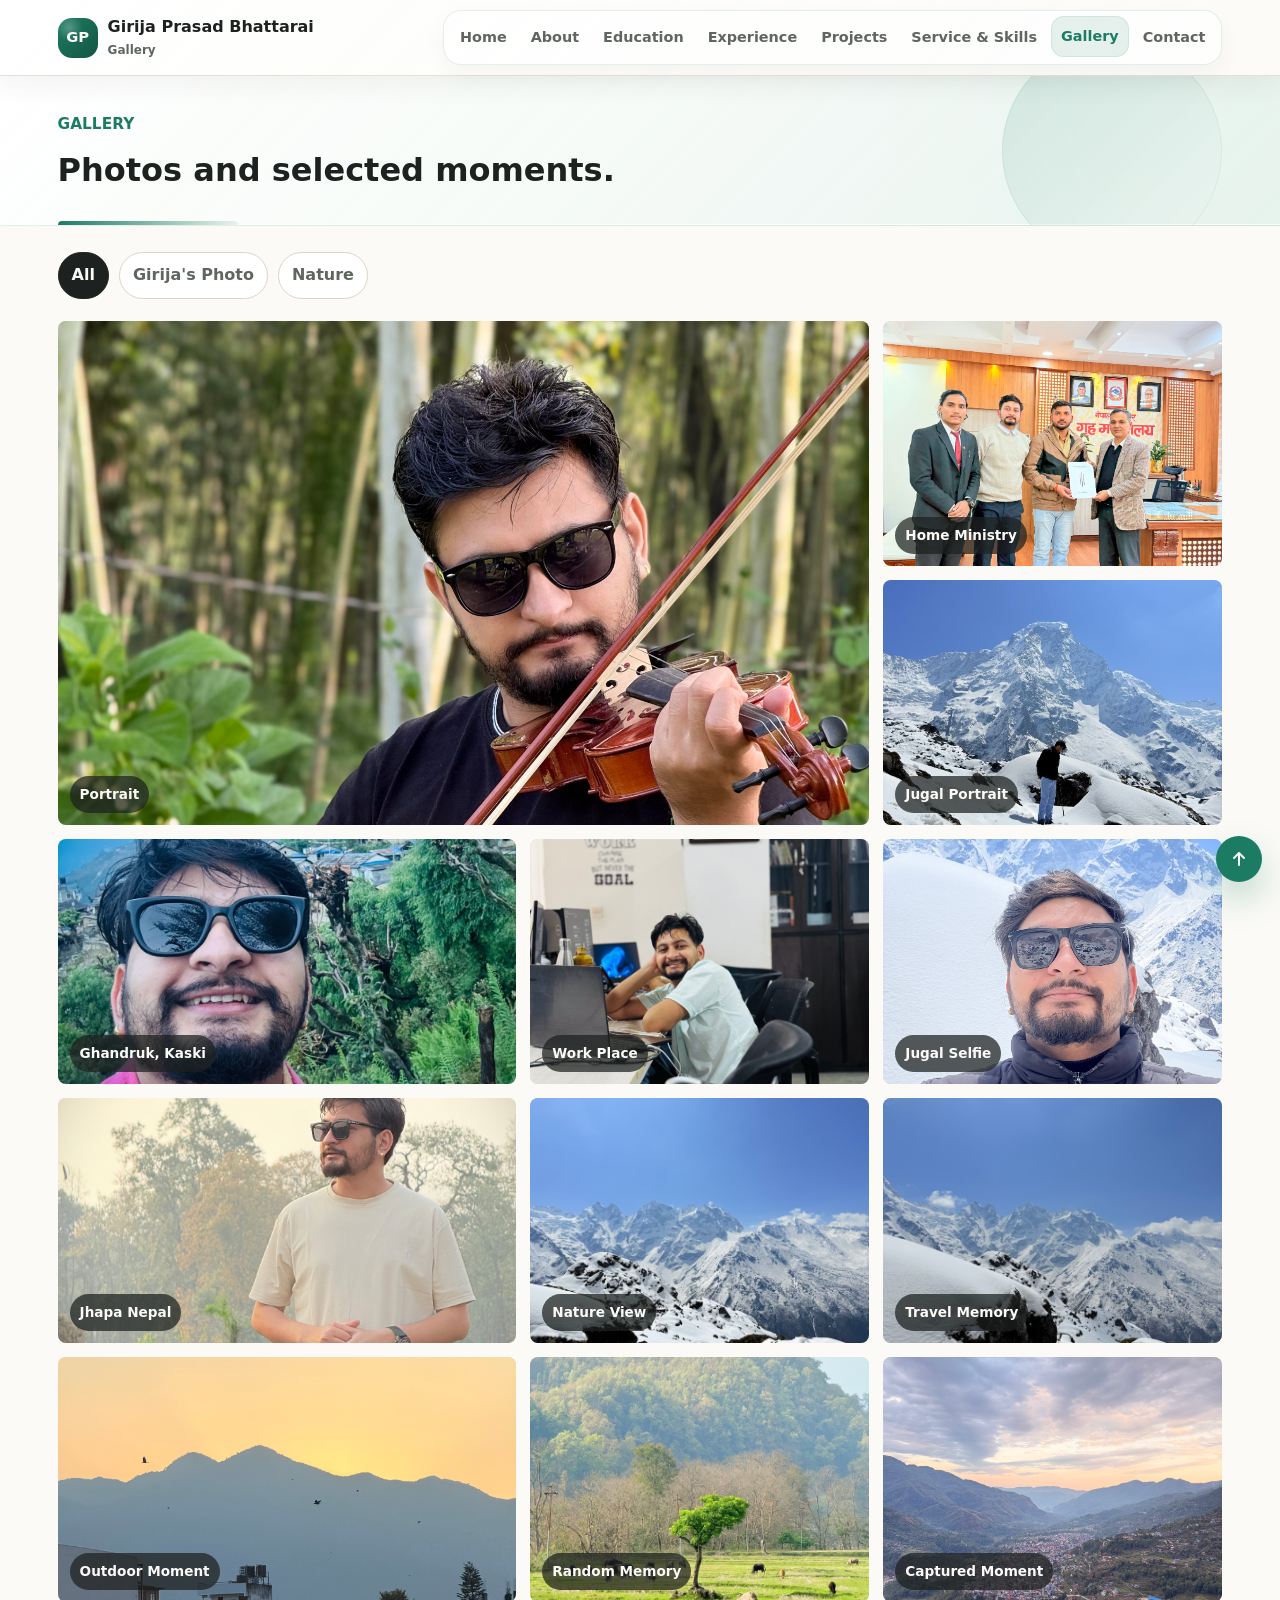
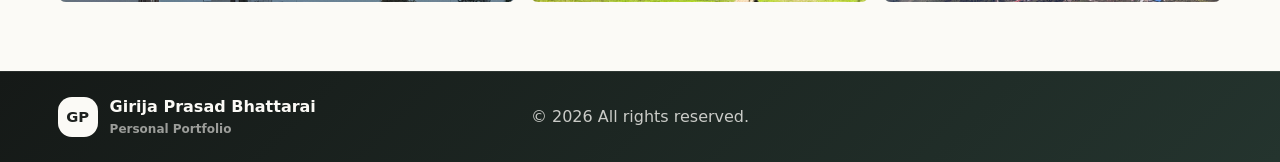
==== commit 8d2f7678: "after final chnages" ====
--- a/gallery.html
+++ b/gallery.html
@@ -44,10 +44,7 @@
             <div class="gallery-filters reveal" aria-label="Gallery filters">
                 <button class="gallery-filter active" type="button" data-filter="all">All</button>
                 <button class="gallery-filter" type="button" data-filter="girija">Girija's Photo</button>
-                <button class="gallery-filter" type="button" data-filter="work">Work & Teaching</button>
-                <button class="gallery-filter" type="button" data-filter="social">Social Work</button>
                 <button class="gallery-filter" type="button" data-filter="nature">Nature</button>
-                <button class="gallery-filter" type="button" data-filter="random">Random</button>
             </div>
 
             <div class="photo-grid full-gallery-grid" id="full-gallery-list"></div>
--- a/style.css
+++ b/style.css
@@ -469,7 +469,6 @@
     font-weight: 830;
     letter-spacing: 0.075em;
     line-height: 1.25;
-    text-transform: uppercase;
 }
 
 .welcome {
@@ -2036,7 +2035,8 @@
     padding-top: clamp(52px, 6vw, 76px);
     padding-bottom: clamp(52px, 6vw, 76px);
     background:
-        linear-gradient(135deg, rgba(28, 124, 99, 0.08), rgba(181, 139, 42, 0.08)),
+        radial-gradient(circle at 16% 18%, rgba(181, 139, 42, 0.16), transparent 30%),
+        linear-gradient(135deg, rgba(28, 124, 99, 0.1), rgba(181, 139, 42, 0.08)),
         var(--paper);
 }
 
@@ -2049,40 +2049,58 @@
 .resume-card {
     position: relative;
     display: grid;
-    grid-template-columns: 58px minmax(0, 1fr);
-    align-items: center;
-    gap: 16px;
-    padding: 26px;
+    grid-template-columns: auto minmax(0, 1fr);
+    align-items: start;
+    gap: 18px;
+    min-height: 280px;
+    padding: 28px;
     overflow: hidden;
-    transition: transform 180ms ease, box-shadow 180ms ease;
+    isolation: isolate;
+    background:
+        linear-gradient(145deg, rgba(255, 255, 255, 0.92), rgba(240, 247, 244, 0.82)),
+        var(--white);
+    border: 1px solid rgba(28, 124, 99, 0.12);
+    transition: transform 180ms ease, box-shadow 180ms ease, border-color 180ms ease;
+}
+
+.resume-card::before {
+    content: "";
+    position: absolute;
+    inset: 0 0 auto;
+    height: 6px;
+    background: linear-gradient(90deg, var(--green), var(--gold));
+    z-index: -1;
 }
 
 .resume-card::after {
     content: "";
     position: absolute;
-    right: -42px;
-    bottom: -42px;
-    width: 130px;
-    height: 130px;
+    right: -70px;
+    bottom: -80px;
+    width: 210px;
+    height: 210px;
     border-radius: 50%;
-    background: rgba(28, 124, 99, 0.08);
+    background: rgba(28, 124, 99, 0.1);
+    z-index: -1;
 }
 
 .resume-card:hover {
-    transform: translateY(-2px);
-    box-shadow: var(--shadow);
-}
-
-.resume-card i {
-    width: 52px;
-    height: 52px;
+    transform: translateY(-4px);
+    border-color: rgba(28, 124, 99, 0.24);
+    box-shadow: 0 22px 45px rgba(49, 42, 32, 0.13);
+}
+
+.resume-icon i {
+    width: 58px;
+    height: 58px;
     display: inline-grid;
     place-items: center;
     flex: 0 0 auto;
-    border-radius: 50%;
+    border-radius: 18px;
     color: var(--paper);
-    background: var(--ink);
-    font-size: 1.15rem;
+    background: linear-gradient(135deg, var(--ink), var(--green));
+    font-size: 1.2rem;
+    box-shadow: 0 14px 26px rgba(28, 124, 99, 0.18);
 }
 
 .resume-card strong,
@@ -2093,23 +2111,44 @@
 
 .resume-card b {
     grid-column: 1 / -1;
+    align-self: end;
     width: fit-content;
-    padding: 8px 11px;
+    margin-top: auto;
+    display: inline-flex;
+    align-items: center;
+    gap: 9px;
+    padding: 12px 15px;
     border-radius: 999px;
     color: var(--paper);
-    background: var(--ink);
-    font-size: 0.86rem;
+    background: linear-gradient(135deg, var(--green), #155f4d);
+    font-size: 0.9rem;
     z-index: 1;
+    box-shadow: 0 14px 26px rgba(28, 124, 99, 0.22);
+}
+
+.resume-card b i {
+    font-size: 0.82rem;
 }
 
 .resume-card small {
+    margin-bottom: 8px;
+    color: var(--green);
+    font-size: 0.78rem;
+    font-weight: 900;
+    letter-spacing: 0;
+    text-transform: uppercase;
+}
+
+.resume-card strong {
+    color: var(--ink);
+    font-size: clamp(1.35rem, 2vw, 1.75rem);
+}
+
+.resume-card em {
+    margin-top: 12px;
     color: var(--soft-ink);
-}
-
-.resume-card em {
-    margin-top: 8px;
-    color: var(--soft-ink);
-    font-size: 0.9rem;
+    font-size: 0.98rem;
+    line-height: 1.65;
     font-style: normal;
 }
 
@@ -2480,14 +2519,14 @@
 
 .contact-layout {
     display: grid;
-    grid-template-columns: minmax(0, 0.9fr) minmax(300px, 0.72fr);
-    gap: 28px;
+    grid-template-columns: minmax(0, 0.84fr) minmax(420px, 0.86fr);
+    gap: clamp(28px, 5vw, 64px);
     align-items: start;
 }
 
 .contact-side {
     display: grid;
-    gap: 12px;
+    gap: 14px;
 }
 
 .contact-layout p {
@@ -2527,28 +2566,30 @@
 .contact-methods {
     display: grid;
     grid-template-columns: repeat(2, minmax(0, 1fr));
-    gap: 10px;
+    gap: 12px;
     margin-top: 0;
 }
 
 .contact-methods a {
     display: grid;
-    grid-template-columns: 44px minmax(0, 1fr);
+    grid-template-columns: 42px minmax(0, 1fr);
     align-items: center;
-    gap: 12px;
-    padding: 14px;
+    gap: 11px;
+    min-height: 104px;
+    padding: 16px;
     border: 1px solid rgba(255, 255, 255, 0.12);
     border-radius: var(--radius);
-    background: rgba(255, 255, 255, 0.07);
+    background:
+        linear-gradient(145deg, rgba(255, 255, 255, 0.13), rgba(255, 255, 255, 0.06));
     transition: transform 180ms ease, background 180ms ease;
 }
 
 .contact-methods i {
-    width: 44px;
-    height: 44px;
+    width: 42px;
+    height: 42px;
     display: inline-grid;
     place-items: center;
-    border-radius: 50%;
+    border-radius: 15px;
     color: var(--ink);
     background: var(--paper);
 }
@@ -3107,6 +3148,16 @@
         display: grid;
     }
 
+    .contact-side .contact-methods {
+        grid-template-columns: repeat(2, minmax(0, 1fr));
+    }
+
+    .contact-side .contact-methods a {
+        grid-template-columns: 1fr;
+        align-content: start;
+        min-height: 148px;
+    }
+
     .college-grid,
     .experience-base-grid,
     .process-grid {
